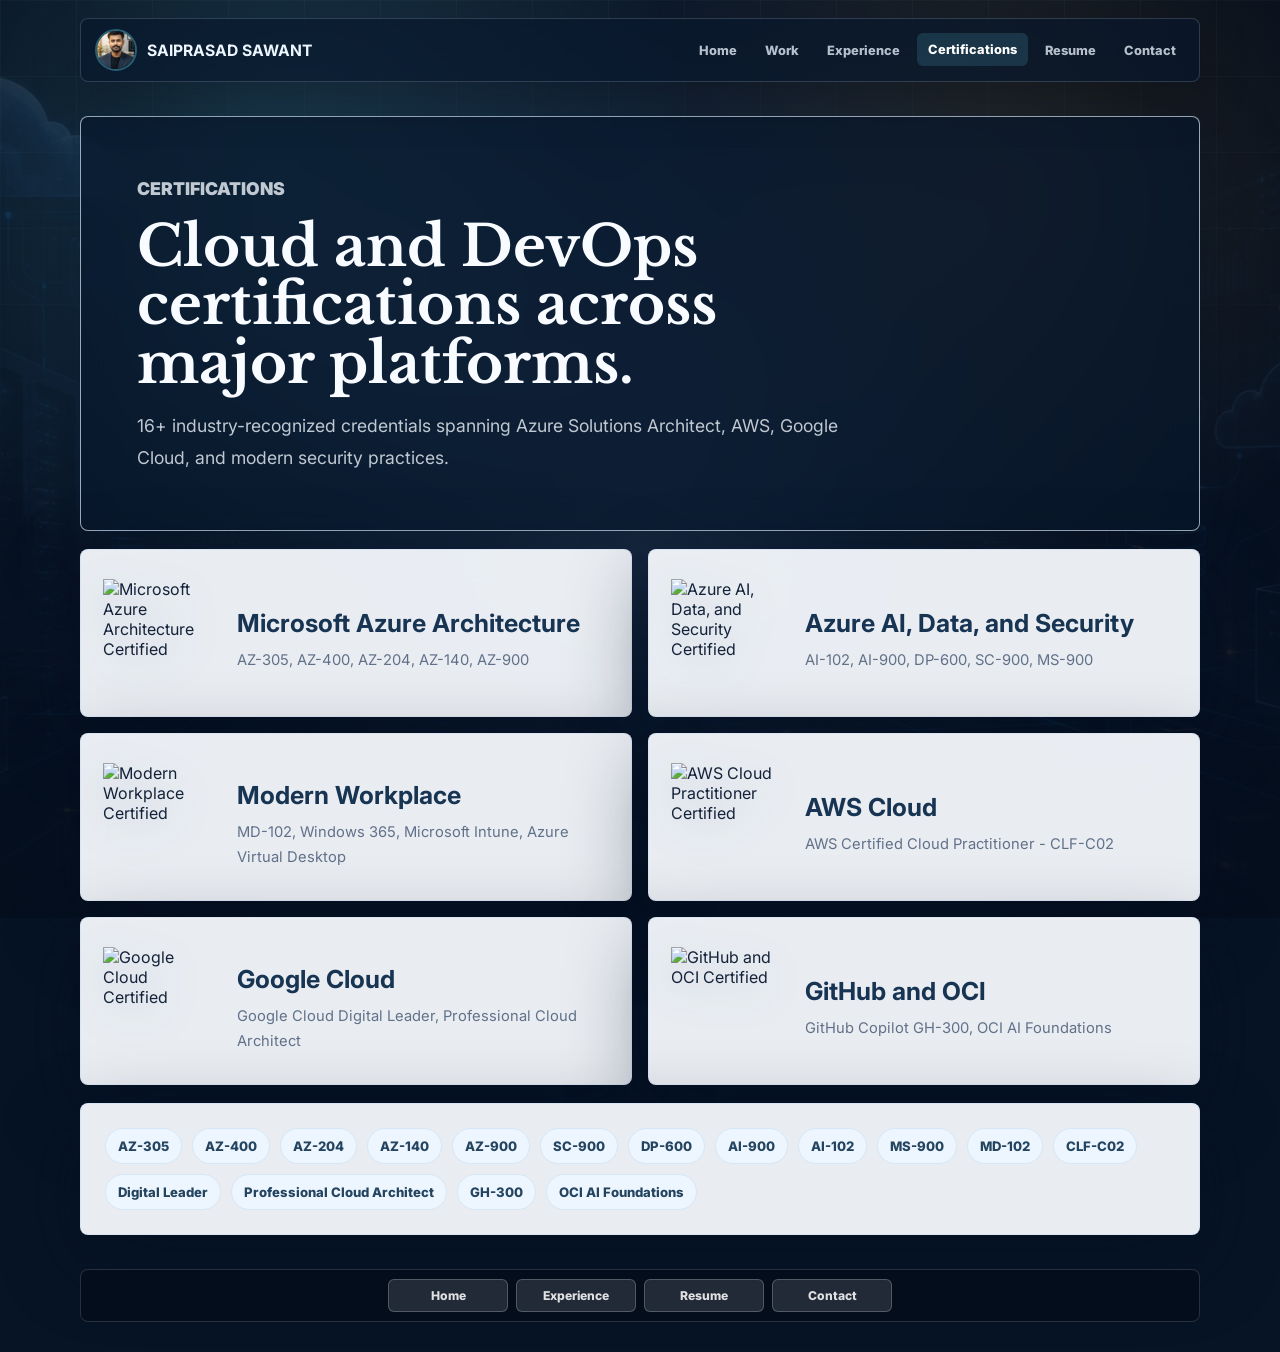
==== certifications.html @ aae81394 "Use official certification badges and add platform info to homepage - Replaced custom badge SVGs wit" ====
<!doctype html>
<html lang="en">
  <head>
    <meta charset="utf-8" />
    <meta name="viewport" content="width=device-width, initial-scale=1" />
    <title>Certifications | Saiprasad Sawant</title>
    <link rel="preconnect" href="https://fonts.googleapis.com" />
    <link rel="preconnect" href="https://fonts.gstatic.com" crossorigin />
    <link
      href="https://fonts.googleapis.com/css2?family=Inter:wght@400;500;600;700;800;900&family=Libre+Baskerville:wght@700&display=swap"
      rel="stylesheet"
    />
    <link rel="stylesheet" href="styles.css" />
  </head>
  <body data-page="certifications">
    <div class="backdrop" aria-hidden="true"></div>
    <div class="ambient-grid" aria-hidden="true"></div>

    <header class="shell-header">
      <a class="brand" href="index.html"><img src="assets/profile-photo.jpg" alt="Saiprasad Sawant" class="brand-photo" /><strong>Saiprasad Sawant</strong></a>
      <button class="nav-toggle" type="button" aria-label="Open navigation" aria-expanded="false">
        <span></span><span></span><span></span>
      </button>
      <nav class="site-nav" aria-label="Primary navigation">
        <a href="index.html" data-nav="home">Home</a>
        <a href="work.html" data-nav="work">Work</a>
        <a href="experience.html" data-nav="experience">Experience</a>
        <a href="certifications.html" data-nav="certifications">Certifications</a>
        <a href="resume.html" data-nav="resume">Resume</a>
        <a href="contact.html" data-nav="contact">Contact</a>
      </nav>
    </header>

    <main class="page-shell">
      <section class="page-title reveal">
        <p class="eyebrow">Certifications</p>
        <h1>Cloud and DevOps certifications across major platforms.</h1>
        <p>
          16+ industry-recognized credentials spanning Azure Solutions Architect, AWS, Google Cloud, and modern security practices.
        </p>
      </section>

      <section class="badge-grid reveal" aria-label="Certification badges">
        <article class="badge-card">
          <img src="https://learn.microsoft.com/media/learn/certification/badges/microsoft-certified-associate-badge.svg" alt="Microsoft Azure Architecture Certified" loading="lazy" />
          <div>
            <h2>Microsoft Azure Architecture</h2>
            <p>AZ-305, AZ-400, AZ-204, AZ-140, AZ-900</p>
          </div>
        </article>
        <article class="badge-card">
          <img src="https://learn.microsoft.com/media/learn/certification/badges/microsoft-certified-expert-badge.svg" alt="Azure AI, Data, and Security Certified" loading="lazy" />
          <div>
            <h2>Azure AI, Data, and Security</h2>
            <p>AI-102, AI-900, DP-600, SC-900, MS-900</p>
          </div>
        </article>
        <article class="badge-card">
          <img src="https://learn.microsoft.com/media/learn/certification/badges/microsoft-certified-associate-badge.svg" alt="Modern Workplace Certified" loading="lazy" />
          <div>
            <h2>Modern Workplace</h2>
            <p>MD-102, Windows 365, Microsoft Intune, Azure Virtual Desktop</p>
          </div>
        </article>
        <article class="badge-card">
          <img src="https://d1.awsstatic.com/certification/badges/AWS-Certified-Cloud-Practitioner_badge.3d8817c5a9751f189a59b3fa57beb130474c10a8.png" alt="AWS Cloud Practitioner Certified" loading="lazy" />
          <div>
            <h2>AWS Cloud</h2>
            <p>AWS Certified Cloud Practitioner - CLF-C02</p>
          </div>
        </article>
        <article class="badge-card">
          <img src="https://api.accredible.com/attachments/17857671540101.png" alt="Google Cloud Certified" loading="lazy" />
          <div>
            <h2>Google Cloud</h2>
            <p>Google Cloud Digital Leader, Professional Cloud Architect</p>
          </div>
        </article>
        <article class="badge-card">
          <img src="https://gharchive.org/static/github.svg" alt="GitHub and OCI Certified" loading="lazy" />
          <div>
            <h2>GitHub and OCI</h2>
            <p>GitHub Copilot GH-300, OCI AI Foundations</p>
          </div>
        </article>
      </section>

      <section class="credential-wall reveal" aria-label="Certification codes">
        <span>AZ-305</span>
        <span>AZ-400</span>
        <span>AZ-204</span>
        <span>AZ-140</span>
        <span>AZ-900</span>
        <span>SC-900</span>
        <span>DP-600</span>
        <span>AI-900</span>
        <span>AI-102</span>
        <span>MS-900</span>
        <span>MD-102</span>
        <span>CLF-C02</span>
        <span>Digital Leader</span>
        <span>Professional Cloud Architect</span>
        <span>GH-300</span>
        <span>OCI AI Foundations</span>
      </section>
    </main>

    <footer class="dock">
      <a href="index.html">Home</a>
      <a href="experience.html">Experience</a>
      <a href="resume.html" target="_blank" rel="noreferrer">Resume</a>
      <a href="contact.html">Contact</a>
    </footer>

    <script src="script.js"></script>
  </body>
</html>
---- styles.css ----
:root {
  --bg: #071426;
  --ink: #132238;
  --muted: #617189;
  --line: rgba(196, 215, 235, 0.62);
  --panel: rgba(248, 251, 255, 0.94);
  --panel-strong: #ffffff;
  --blue: #2576d6;
  --blue-dark: #174b87;
  --cyan: #59c2dc;
  --green: #41b883;
  --gold: #d7a642;
  --rose: #d85c72;
  --shadow: 0 26px 80px rgba(2, 13, 31, 0.44);
}

* {
  box-sizing: border-box;
}

html {
  scroll-behavior: smooth;
  overflow-x: hidden;
}

body {
  min-height: 100vh;
  margin: 0;
  color: var(--ink);
  font-family: Inter, Arial, sans-serif;
  background: var(--bg);
  overflow-x: hidden;
}

body::before {
  position: fixed;
  inset: 0;
  z-index: -4;
  content: "";
  background: #071426;
}

a {
  color: inherit;
  text-decoration: none;
}

button,
a {
  -webkit-tap-highlight-color: transparent;
}

button {
  font: inherit;
}

.backdrop {
  position: fixed;
  inset: 0;
  z-index: -3;
  background:
    linear-gradient(180deg, rgba(5, 14, 28, 0.1), rgba(7, 20, 38, 0.9)),
    url("assets/cloud-architecture-bg.png") center / cover no-repeat;
  transform: scale(1.04);
  animation: slow-pan 22s ease-in-out infinite alternate;
}

.backdrop::after {
  position: absolute;
  inset: 0;
  content: "";
  background:
    radial-gradient(circle at 22% 20%, rgba(89, 194, 220, 0.22), transparent 26rem),
    radial-gradient(circle at 78% 22%, rgba(215, 166, 66, 0.13), transparent 24rem),
    linear-gradient(90deg, rgba(5, 14, 28, 0.7), rgba(5, 14, 28, 0.22), rgba(5, 14, 28, 0.78));
}

.ambient-grid {
  position: fixed;
  inset: 0;
  z-index: -2;
  background-image:
    linear-gradient(rgba(255, 255, 255, 0.05) 1px, transparent 1px),
    linear-gradient(90deg, rgba(255, 255, 255, 0.05) 1px, transparent 1px);
  background-size: 76px 76px;
  mask-image: linear-gradient(180deg, rgba(0, 0, 0, 0.55), transparent 72%);
}

.shell-header {
  position: sticky;
  top: 18px;
  z-index: 50;
  display: flex;
  align-items: center;
  justify-content: space-between;
  width: min(1120px, calc(100% - 32px));
  min-height: 64px;
  margin: 18px auto 0;
  padding: 10px 12px 10px 14px;
  color: #edf6ff;
  background: rgba(8, 23, 43, 0.68);
  border: 1px solid rgba(207, 226, 246, 0.18);
  border-radius: 8px;
  box-shadow: 0 16px 50px rgba(0, 0, 0, 0.24);
  backdrop-filter: blur(18px);
}

.brand {
  display: inline-flex;
  align-items: center;
  gap: 10px;
  min-width: 0;
}

.brand-photo {
  width: 42px;
  height: 42px;
  border-radius: 50%;
  object-fit: cover;
  border: 2px solid rgba(89, 194, 220, 0.4);
}

.brand span,
.avatar {
  display: grid;
  place-items: center;
  width: 42px;
  height: 42px;
  color: #ffffff;
  font-weight: 900;
  background: linear-gradient(135deg, #1f74d1, #59c2dc 58%, #d7a642);
  border: 2px solid rgba(255, 255, 255, 0.58);
  border-radius: 50%;
  box-shadow: 0 10px 26px rgba(37, 118, 214, 0.35);
}

.brand strong {
  overflow: hidden;
  font-size: 0.98rem;
  text-overflow: ellipsis;
  text-transform: uppercase;
  white-space: nowrap;
}

.site-nav {
  display: flex;
  align-items: center;
  gap: 6px;
}

.site-nav a {
  padding: 9px 11px;
  color: rgba(237, 246, 255, 0.76);
  border-radius: 6px;
  font-size: 0.8rem;
  font-weight: 800;
  transition: color 160ms ease, background 160ms ease, transform 160ms ease;
}

.site-nav a:hover,
.site-nav a.is-active {
  color: #ffffff;
  background: rgba(89, 194, 220, 0.17);
  transform: translateY(-1px);
}

.nav-toggle {
  display: none;
  width: 42px;
  height: 42px;
  border: 1px solid rgba(207, 226, 246, 0.24);
  border-radius: 6px;
  background: rgba(255, 255, 255, 0.09);
  cursor: pointer;
}

.nav-toggle span {
  display: block;
  width: 18px;
  height: 2px;
  margin: 4px auto;
  background: #d9ecff;
}

.page-shell {
  width: min(1120px, calc(100% - 32px));
  margin: 34px auto 34px;
}

.hero-panel {
  display: grid;
  grid-template-columns: minmax(0, 1.35fr) minmax(300px, 0.65fr);
  gap: 22px;
  align-items: stretch;
}

.hero-panel > *,
.route-grid > *,
.case-grid > *,
.badge-grid > * {
  min-width: 0;
}

.hero-copy,
.architecture-card,
.window-panel,
.route-card,
.page-title,
.case-card,
.toolkit-panel,
.experience-card,
.education-panel,
.badge-card,
.credential-wall,
.contact-hero,
.contact-grid a,
.contact-grid div,
.availability-panel {
  border: 1px solid rgba(213, 228, 244, 0.72);
  box-shadow: var(--shadow);
  backdrop-filter: blur(18px);
}

.hero-copy {
  min-height: 500px;
  padding: clamp(30px, 5vw, 62px);
  color: #f8fbff;
  background:
    linear-gradient(135deg, rgba(10, 30, 56, 0.94), rgba(14, 54, 89, 0.86)),
    linear-gradient(180deg, rgba(255, 255, 255, 0.08), transparent);
  border-radius: 8px;
  overflow: hidden;
}

.hero-copy h1,
.page-title h1,
.contact-hero h1 {
  margin: 12px 0 18px;
  font-family: "Libre Baskerville", Georgia, serif;
  font-size: clamp(2.25rem, 5.1vw, 4.35rem);
  line-height: 1.04;
  letter-spacing: 0;
  text-wrap: balance;
}

.hero-copy p,
.page-title p,
.contact-hero p {
  max-width: 720px;
  margin: 0;
  color: rgba(244, 248, 255, 0.78);
  font-size: clamp(1rem, 1.4vw, 1.1rem);
  line-height: 1.8;
}

.eyebrow {
  color: #8fe0f1;
  font-size: 0.75rem;
  font-weight: 900;
  letter-spacing: 0;
  text-transform: uppercase;
}

.hero-actions,
.contact-actions {
  display: flex;
  flex-wrap: wrap;
  gap: 12px;
  margin-top: 28px;
}

.button {
  display: inline-flex;
  align-items: center;
  justify-content: center;
  min-height: 46px;
  padding: 0 18px;
  border-radius: 6px;
  font-size: 0.9rem;
  font-weight: 900;
  transition: transform 160ms ease, box-shadow 160ms ease, background 160ms ease;
}

.button:hover {
  transform: translateY(-2px);
}

.button.primary {
  color: #061525;
  background: linear-gradient(135deg, #8fe0f1, #ffffff);
  box-shadow: 0 18px 36px rgba(89, 194, 220, 0.25);
}

.button.secondary {
  color: #eaf7ff;
  background: rgba(255, 255, 255, 0.1);
  border: 1px solid rgba(255, 255, 255, 0.2);
}

.architecture-card {
  display: grid;
  align-content: space-between;
  gap: 22px;
  min-height: 500px;
  padding: 24px;
  overflow: hidden;
  color: #eaf7ff;
  background:
    radial-gradient(circle at 50% 38%, rgba(89, 194, 220, 0.22), transparent 42%),
    linear-gradient(145deg, rgba(7, 22, 41, 0.96), rgba(9, 18, 33, 0.92));
  border-radius: 8px;
}

.architecture-orbit {
  position: relative;
  min-height: 330px;
  border: 1px solid rgba(255, 255, 255, 0.1);
  border-radius: 8px;
  background:
    linear-gradient(rgba(255, 255, 255, 0.04) 1px, transparent 1px),
    linear-gradient(90deg, rgba(255, 255, 255, 0.04) 1px, transparent 1px);
  background-size: 32px 32px;
}

.orbit-ring {
  position: absolute;
  inset: 50%;
  display: block;
  border: 1px solid rgba(143, 224, 241, 0.24);
  border-radius: 50%;
  transform: translate(-50%, -50%);
}

.ring-one {
  width: 210px;
  height: 210px;
}

.ring-two {
  width: 270px;
  height: 270px;
  border-style: dashed;
  animation: rotate-orbit 18s linear infinite;
}

.ring-three {
  width: 118px;
  height: 118px;
  border-color: rgba(215, 166, 66, 0.42);
}

.core-node {
  position: absolute;
  top: 50%;
  left: 50%;
  display: grid;
  place-items: center;
  width: 128px;
  height: 128px;
  color: #071426;
  background: linear-gradient(135deg, #ffffff, #8fe0f1);
  border: 6px solid rgba(255, 255, 255, 0.22);
  border-radius: 50%;
  box-shadow: 0 22px 52px rgba(89, 194, 220, 0.3);
  transform: translate(-50%, -50%);
}

.core-node strong {
  font-size: 1.35rem;
}

.core-node span {
  margin-top: -34px;
  color: #34566f;
  font-size: 0.76rem;
  font-weight: 900;
  text-transform: uppercase;
}

.node {
  position: absolute;
  display: grid;
  place-items: center;
  min-width: 64px;
  min-height: 40px;
  padding: 0 12px;
  color: #ffffff;
  background: rgba(255, 255, 255, 0.12);
  border: 1px solid rgba(255, 255, 255, 0.2);
  border-radius: 999px;
  font-size: 0.74rem;
  font-weight: 900;
  box-shadow: 0 12px 28px rgba(0, 0, 0, 0.18);
  animation: float-card 5s ease-in-out infinite;
}

.node-a {
  top: 46px;
  left: 34px;
}

.node-b {
  top: 60px;
  right: 32px;
  animation-delay: 400ms;
}

.node-c {
  right: 40px;
  bottom: 58px;
  animation-delay: 800ms;
}

.node-d {
  bottom: 48px;
  left: 44px;
  animation-delay: 1200ms;
}

.architecture-stats {
  display: grid;
  grid-template-columns: repeat(3, minmax(0, 1fr));
  gap: 10px;
}

.architecture-stats div {
  display: grid;
  gap: 5px;
  min-height: 86px;
  padding: 15px;
  background: rgba(255, 255, 255, 0.11);
  border: 1px solid rgba(255, 255, 255, 0.14);
  border-radius: 8px;
}

.architecture-stats strong {
  color: #ffffff;
  font-size: 1.35rem;
}

.architecture-stats span {
  color: rgba(234, 247, 255, 0.7);
  font-size: 0.76rem;
  font-weight: 800;
}

.impact-strip {
  display: grid;
  grid-template-columns: repeat(4, minmax(0, 1fr));
  gap: 12px;
  margin-top: 18px;
}

.impact-strip div {
  min-height: 122px;
  padding: 20px;
  color: #f8fbff;
  background: rgba(255, 255, 255, 0.11);
  border: 1px solid rgba(213, 228, 244, 0.2);
  border-radius: 8px;
  backdrop-filter: blur(16px);
  transition: transform 160ms ease, background 160ms ease;
}

.impact-strip div:hover {
  background: rgba(255, 255, 255, 0.16);
  transform: translateY(-4px);
}

.impact-strip strong {
  display: block;
  margin-bottom: 8px;
  font-size: 1.6rem;
}

.impact-strip span {
  color: rgba(244, 248, 255, 0.72);
  font-size: 0.84rem;
  line-height: 1.5;
}

.window-panel {
  position: relative;
  margin-top: 18px;
  overflow: hidden;
  background: var(--panel);
  border-radius: 8px;
}

.platforms-info {
  display: flex;
  gap: 14px;
  margin-top: 12px;
  padding-top: 12px;
  border-top: 1px solid rgba(213, 228, 244, 0.15);
}

.platform-item {
  flex: 1;
  color: #f8fbff;
}

.platform-item strong {
  display: block;
  font-size: 0.75rem;
  text-transform: uppercase;
  letter-spacing: 0.8px;
  color: var(--blue);
  margin-bottom: 4px;
}

.platform-item span {
  font-size: 0.9rem;
  color: rgba(244, 248, 255, 0.8);
}

.window-bar {
  display: grid;
  grid-template-columns: 1fr auto;
  align-items: center;
  min-height: 48px;
  padding: 0 14px 0 18px;
  color: var(--blue);
  background: linear-gradient(180deg, #eaf5ff, #d8eaf8);
  border-bottom: 1px solid #b8cbdf;
}

.availability {
  justify-self: end;
  padding: 5px 10px;
  color: #5d6805;
  background: #f3fac5;
  border: 1px solid #aab83c;
  border-radius: 999px;
  font-size: 0.72rem;
  font-style: italic;
}

.welcome-card {
  display: grid;
  justify-items: center;
  padding: 48px clamp(22px, 6vw, 76px) 56px;
  text-align: center;
  overflow: visible;
}

.welcome {
  margin: 0 0 20px;
  color: #71859f;
  font-size: clamp(1.35rem, 3vw, 2rem);
  font-weight: 700;
}

.welcome span {
  color: #1f63a7;
}

.avatar {
  width: 70px;
  height: 70px;
  margin-bottom: 16px;
}

.profile-photo {
  width: 120px;
  height: 120px;
  margin-bottom: 16px;
  border-radius: 50%;
  object-fit: cover;
  box-shadow: 0 12px 32px rgba(37, 118, 214, 0.24);
}

.profile-photo-large {
  width: 150px;
  height: 150px;
  margin-bottom: 24px;
  border-radius: 50%;
  object-fit: cover;
  box-shadow: 0 16px 48px rgba(37, 118, 214, 0.32);
  border: 3px solid rgba(89, 194, 220, 0.2);
}

.welcome-card p:last-child {
  max-width: 720px;
  margin: 0;
  color: #334761;
  font-size: 1rem;
  font-style: italic;
  line-height: 1.8;
}

.route-grid,
.case-grid,
.badge-grid {
  display: grid;
  grid-template-columns: repeat(2, minmax(0, 1fr));
  gap: 16px;
  margin-top: 18px;
}

.route-card,
.case-card,
.badge-card,
.toolkit-panel,
.experience-card,
.education-panel,
.contact-hero,
.availability-panel,
.credential-wall {
  background: var(--panel);
  border-radius: 8px;
}

.route-card {
  min-height: 210px;
  padding: 24px;
  transition: transform 180ms ease, background 180ms ease, border-color 180ms ease;
}

.route-card:hover {
  background: #ffffff;
  border-color: rgba(89, 194, 220, 0.8);
  transform: translateY(-6px);
}

.route-card span,
.case-index {
  display: inline-flex;
  align-items: center;
  justify-content: center;
  min-width: 38px;
  height: 30px;
  padding: 0 10px;
  color: #0e2e4f;
  background: rgba(89, 194, 220, 0.22);
  border: 1px solid rgba(89, 194, 220, 0.36);
  border-radius: 999px;
  font-size: 0.76rem;
  font-weight: 900;
}

.route-card h2,
.case-card h2,
.toolkit-panel h2,
.role-heading h2,
.education-panel h2,
.badge-card h2,
.availability-panel h2 {
  margin: 16px 0 10px;
  color: #183453;
  font-size: clamp(1.2rem, 2vw, 1.55rem);
}

.route-card p,
.case-card p,
.toolkit-panel p,
.role-heading p,
.education-panel p,
.badge-card p,
.availability-panel p {
  margin: 0;
  color: var(--muted);
  font-size: 0.92rem;
  line-height: 1.7;
}

.page-title {
  padding: clamp(28px, 5vw, 56px);
  color: #f8fbff;
  background: rgba(8, 23, 43, 0.72);
  border-radius: 8px;
}

.page-title h1,
.contact-hero h1 {
  max-width: 900px;
  font-size: clamp(2.1rem, 4.4vw, 3.85rem);
}

.case-grid {
  grid-template-columns: repeat(2, minmax(0, 1fr));
}

.case-card {
  min-height: 360px;
  padding: 26px;
  transition: transform 180ms ease, background 180ms ease;
}

.case-card.featured {
  background: linear-gradient(135deg, #ffffff, #eef8ff);
}

.case-card:hover,
.badge-card:hover,
.experience-card:hover {
  transform: translateY(-5px);
}

.case-card ul,
.impact-list {
  display: grid;
  gap: 10px;
  padding-left: 20px;
  margin: 18px 0 0;
  color: #344a63;
  line-height: 1.65;
}

.toolkit-panel,
.availability-panel {
  display: grid;
  gap: 20px;
  margin-top: 18px;
  padding: 28px;
}

.skill-cloud {
  display: flex;
  flex-wrap: wrap;
  gap: 10px;
}

.skill-cloud span,
.credential-wall span {
  padding: 9px 12px;
  color: #24445f;
  background: #edf6ff;
  border: 1px solid #d5e7f6;
  border-radius: 999px;
  font-size: 0.82rem;
  font-weight: 800;
}

.experience-story {
  display: grid;
  gap: 18px;
  margin-top: 18px;
}

.experience-card {
  padding: clamp(22px, 4vw, 34px);
  transition: transform 180ms ease;
}

.role-heading {
  display: grid;
  gap: 4px;
}

.role-heading h2 {
  margin-top: 4px;
}

.role-date {
  color: var(--blue);
  font-size: 0.82rem;
  font-weight: 900;
  text-transform: uppercase;
}

.impact-metrics {
  display: grid;
  grid-template-columns: repeat(3, minmax(0, 1fr));
  gap: 10px;
  margin: 20px 0;
}

.impact-metrics span {
  display: grid;
  gap: 4px;
  min-height: 86px;
  padding: 15px;
  color: #4a5f78;
  background: #f0f7ff;
  border: 1px solid #d9e9f7;
  border-radius: 8px;
  font-size: 0.8rem;
  font-weight: 800;
}

.impact-metrics strong {
  color: #17395d;
  font-size: 1.3rem;
}

.education-panel {
  display: flex;
  align-items: center;
  justify-content: space-between;
  gap: 18px;
  margin-top: 18px;
  padding: 26px;
}

.education-panel strong {
  display: grid;
  place-items: center;
  width: 96px;
  height: 96px;
  color: #ffffff;
  background: linear-gradient(135deg, var(--blue), var(--cyan));
  border-radius: 50%;
  box-shadow: 0 18px 36px rgba(37, 118, 214, 0.26);
}

.badge-card {
  display: grid;
  grid-template-columns: 116px 1fr;
  gap: 18px;
  align-items: center;
  min-height: 168px;
  padding: 22px;
  transition: transform 180ms ease, border-color 180ms ease;
}

.badge-card:hover {
  border-color: rgba(89, 194, 220, 0.78);
}

.badge-card img {
  width: 108px;
  height: 108px;
  object-fit: contain;
  filter: drop-shadow(0 12px 20px rgba(20, 54, 92, 0.18));
}

.credential-wall {
  display: flex;
  flex-wrap: wrap;
  gap: 10px;
  margin-top: 18px;
  padding: 24px;
}

.contact-hero {
  display: grid;
  grid-template-columns: 1fr auto;
  gap: 24px;
  align-items: end;
  padding: clamp(28px, 5vw, 56px);
  color: #f8fbff;
  background: rgba(8, 23, 43, 0.76);
  border-radius: 8px;
}

.contact-actions {
  justify-content: flex-end;
  min-width: 230px;
}

.contact-grid {
  display: grid;
  grid-template-columns: repeat(3, minmax(0, 1fr));
  gap: 14px;
  margin-top: 18px;
}

.contact-grid a,
.contact-grid div {
  display: grid;
  gap: 8px;
  min-height: 124px;
  padding: 22px;
  overflow-wrap: anywhere;
  background: var(--panel);
  border-radius: 8px;
}

.contact-grid span {
  color: var(--blue);
  font-size: 0.76rem;
  font-weight: 900;
  text-transform: uppercase;
}

.contact-grid strong {
  color: #1b3858;
  font-size: 1rem;
}

.dock {
  width: min(1120px, calc(100% - 32px));
  margin: 0 auto 30px;
  display: flex;
  justify-content: center;
  gap: 8px;
  padding: 9px 12px;
  background: rgba(3, 9, 18, 0.42);
  border: 1px solid rgba(255, 255, 255, 0.14);
  border-radius: 8px;
  backdrop-filter: blur(14px);
}

.dock a {
  min-width: 120px;
  padding: 8px 12px;
  color: rgba(255, 255, 255, 0.86);
  background: rgba(255, 255, 255, 0.12);
  border: 1px solid rgba(255, 255, 255, 0.22);
  border-radius: 6px;
  font-size: 0.76rem;
  font-weight: 800;
  text-align: center;
}

.dock a:hover {
  color: #ffffff;
  background: rgba(37, 118, 214, 0.5);
}

.reveal {
  opacity: 0;
  transform: translateY(18px);
}

.reveal.is-visible {
  opacity: 1;
  transform: translateY(0);
  transition: opacity 650ms ease, transform 650ms ease;
}

.route-card:nth-child(2),
.case-card:nth-child(2),
.badge-card:nth-child(2) {
  transition-delay: 80ms;
}

.route-card:nth-child(3),
.case-card:nth-child(3),
.badge-card:nth-child(3) {
  transition-delay: 150ms;
}

.route-card:nth-child(4),
.case-card:nth-child(4),
.badge-card:nth-child(4) {
  transition-delay: 220ms;
}

.resume-body {
  color: #17283d;
  background: #eef3f8;
}

.resume-body::before,
.resume-body .backdrop,
.resume-body .ambient-grid {
  display: none;
}

.resume-toolbar {
  position: sticky;
  top: 0;
  z-index: 5;
  display: flex;
  justify-content: center;
  align-items: center;
  gap: 10px;
  padding: 12px;
  background: rgba(238, 243, 248, 0.86);
  border-bottom: 1px solid #d4dee9;
  backdrop-filter: blur(12px);
}

.resume-toolbar a,
.resume-toolbar button {
  display: inline-flex;
  align-items: center;
  justify-content: center;
  min-width: 86px;
  min-height: 44px;
  padding: 0 14px;
  color: #ffffff;
  background: #1f63a7;
  border: 0;
  border-radius: 6px;
  font-weight: 800;
  cursor: pointer;
}

.resume-document {
  width: min(900px, calc(100% - 28px));
  margin: 28px auto 56px;
  padding: clamp(28px, 5vw, 58px);
  background: #ffffff;
  border: 1px solid #d6e0ea;
  border-radius: 8px;
  box-shadow: 0 24px 70px rgba(35, 59, 88, 0.18);
}

.resume-head {
  text-align: center;
}

.resume-document h1 {
  margin: 0 0 8px;
  font-size: clamp(2rem, 4vw, 3rem);
  text-transform: uppercase;
}

.resume-document h2 {
  margin: 28px 0 10px;
  padding-bottom: 8px;
  color: #174b87;
  border-bottom: 1px solid #d8e4ef;
  font-size: 1rem;
  text-transform: uppercase;
}

.resume-document h3 {
  margin: 18px 0 6px;
  color: #17283d;
}

.resume-document p,
.resume-document li {
  color: #344a63;
  line-height: 1.65;
}

.resume-document ul {
  padding-left: 20px;
}

@keyframes slow-pan {
  from {
    transform: scale(1.04) translate3d(-10px, -8px, 0);
  }
  to {
    transform: scale(1.08) translate3d(12px, 8px, 0);
  }
}

@keyframes float-card {
  0%,
  100% {
    transform: translateY(0);
  }
  50% {
    transform: translateY(-6px);
  }
}

@keyframes rotate-orbit {
  from {
    transform: translate(-50%, -50%) rotate(0deg);
  }
  to {
    transform: translate(-50%, -50%) rotate(360deg);
  }
}

@media (prefers-reduced-motion: reduce) {
  *,
  *::before,
  *::after {
    scroll-behavior: auto !important;
    animation-duration: 0.001ms !important;
    animation-iteration-count: 1 !important;
    transition-duration: 0.001ms !important;
  }

  .reveal {
    opacity: 1;
    transform: none;
  }
}

@media (max-width: 900px) {
  .shell-header {
    top: 10px;
    width: min(100% - 20px, 1120px);
  }

  .nav-toggle {
    display: block;
  }

  .site-nav {
    position: absolute;
    top: calc(100% + 10px);
    right: 0;
    left: 0;
    display: grid;
    gap: 4px;
    padding: 10px;
    background: rgba(8, 23, 43, 0.96);
    border: 1px solid rgba(207, 226, 246, 0.18);
    border-radius: 8px;
    box-shadow: 0 22px 60px rgba(0, 0, 0, 0.3);
    opacity: 0;
    pointer-events: none;
    transform: translateY(-8px);
    transition: opacity 160ms ease, transform 160ms ease;
  }

  .site-nav.is-open {
    opacity: 1;
    pointer-events: auto;
    transform: translateY(0);
  }

  .site-nav a {
    padding: 13px 14px;
  }

  .hero-panel,
  .contact-hero {
    grid-template-columns: 1fr;
  }

  .hero-copy {
    min-height: auto;
  }

  .architecture-card {
    min-height: auto;
  }

  .impact-strip,
  .impact-metrics,
  .contact-grid {
    grid-template-columns: repeat(2, minmax(0, 1fr));
  }

  .contact-actions {
    justify-content: flex-start;
  }
}

@media (max-width: 700px) {
  .page-shell {
    width: min(100% - 18px, 1120px);
    margin-top: 22px;
  }

  .brand strong {
    max-width: 180px;
  }

  .hero-copy h1,
  .page-title h1,
  .contact-hero h1 {
    font-size: clamp(1.95rem, 8.6vw, 2.45rem);
  }

  .architecture-orbit {
    min-height: 280px;
  }

  .ring-one {
    width: 170px;
    height: 170px;
  }

  .ring-two {
    width: 220px;
    height: 220px;
  }

  .core-node {
    width: 108px;
    height: 108px;
  }

  .node {
    min-width: 54px;
    min-height: 34px;
    font-size: 0.68rem;
  }

  .architecture-stats {
    grid-template-columns: 1fr;
  }

  .impact-strip,
  .route-grid,
  .case-grid,
  .badge-grid,
  .impact-metrics,
  .contact-grid {
    grid-template-columns: 1fr;
  }

  .badge-card {
    grid-template-columns: 86px 1fr;
  }

  .badge-card img {
    width: 82px;
    height: 82px;
  }

  .education-panel {
    align-items: flex-start;
    flex-direction: column;
  }

  .dock {
    flex-wrap: wrap;
  }

  .dock a {
    flex: 1 1 calc(50% - 12px);
    min-width: 0;
  }
}

@media (max-width: 430px) {
  .shell-header {
    min-height: 58px;
  }

  .brand span {
    width: 36px;
    height: 36px;
  }

  .brand strong {
    max-width: 142px;
    font-size: 0.82rem;
  }

  .hero-actions,
  .contact-actions,
  .resume-toolbar {
    display: grid;
  }

  .hero-copy,
  .page-title,
  .contact-hero {
    padding: 24px;
  }

  .button,
  .resume-toolbar a,
  .resume-toolbar button {
    width: 100%;
  }

  .availability {
    display: none;
  }
}

@media print {
  .resume-toolbar {
    display: none;
  }

  .resume-document {
    width: 100%;
    margin: 0;
    padding: 0;
    border: 0;
    box-shadow: none;
  }
}
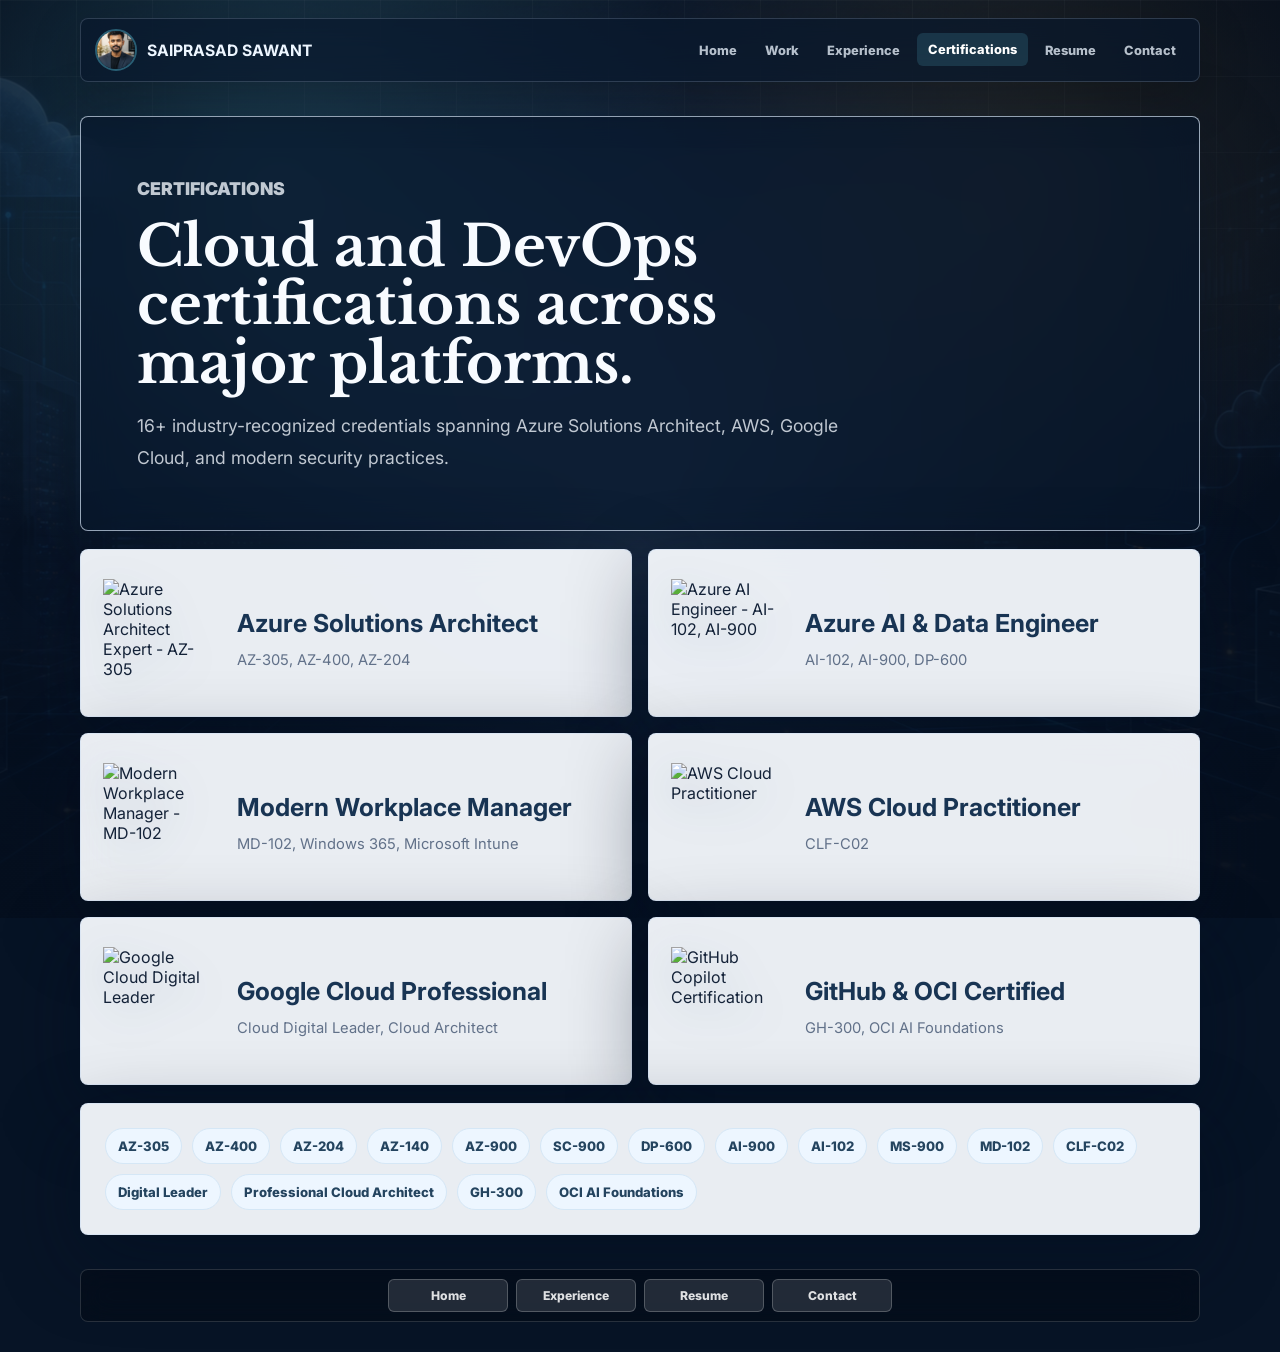
==== commit 8d94e298: "Fix certification badges with proper official URLs and separated certifications - Updated Microsoft " ====
--- a/certifications.html
+++ b/certifications.html
@@ -42,45 +42,45 @@
 
       <section class="badge-grid reveal" aria-label="Certification badges">
         <article class="badge-card">
-          <img src="https://learn.microsoft.com/media/learn/certification/badges/microsoft-certified-associate-badge.svg" alt="Microsoft Azure Architecture Certified" loading="lazy" />
+          <img src="https://learn.microsoft.com/en-us/media/learn/certification/badges/microsoft-certified-associate-badge.svg" alt="Azure Solutions Architect Expert - AZ-305" loading="lazy" />
           <div>
-            <h2>Microsoft Azure Architecture</h2>
-            <p>AZ-305, AZ-400, AZ-204, AZ-140, AZ-900</p>
+            <h2>Azure Solutions Architect</h2>
+            <p>AZ-305, AZ-400, AZ-204</p>
           </div>
         </article>
         <article class="badge-card">
-          <img src="https://learn.microsoft.com/media/learn/certification/badges/microsoft-certified-expert-badge.svg" alt="Azure AI, Data, and Security Certified" loading="lazy" />
+          <img src="https://learn.microsoft.com/en-us/media/learn/certification/badges/microsoft-certified-expert-badge.svg" alt="Azure AI Engineer - AI-102, AI-900" loading="lazy" />
           <div>
-            <h2>Azure AI, Data, and Security</h2>
-            <p>AI-102, AI-900, DP-600, SC-900, MS-900</p>
+            <h2>Azure AI & Data Engineer</h2>
+            <p>AI-102, AI-900, DP-600</p>
           </div>
         </article>
         <article class="badge-card">
-          <img src="https://learn.microsoft.com/media/learn/certification/badges/microsoft-certified-associate-badge.svg" alt="Modern Workplace Certified" loading="lazy" />
+          <img src="https://learn.microsoft.com/en-us/media/learn/certification/badges/microsoft-certified-associate-badge.svg" alt="Modern Workplace Manager - MD-102" loading="lazy" />
           <div>
-            <h2>Modern Workplace</h2>
-            <p>MD-102, Windows 365, Microsoft Intune, Azure Virtual Desktop</p>
+            <h2>Modern Workplace Manager</h2>
+            <p>MD-102, Windows 365, Microsoft Intune</p>
           </div>
         </article>
         <article class="badge-card">
-          <img src="https://d1.awsstatic.com/certification/badges/AWS-Certified-Cloud-Practitioner_badge.3d8817c5a9751f189a59b3fa57beb130474c10a8.png" alt="AWS Cloud Practitioner Certified" loading="lazy" />
+          <img src="https://images.credly.com/size/680x680/images/4bc21d8b-4afe-4fbc-8e11-a3ce2ec1b878/image.png" alt="AWS Cloud Practitioner" loading="lazy" />
           <div>
-            <h2>AWS Cloud</h2>
-            <p>AWS Certified Cloud Practitioner - CLF-C02</p>
+            <h2>AWS Cloud Practitioner</h2>
+            <p>CLF-C02</p>
           </div>
         </article>
         <article class="badge-card">
-          <img src="https://api.accredible.com/attachments/17857671540101.png" alt="Google Cloud Certified" loading="lazy" />
+          <img src="https://images.credly.com/size/680x680/images/9db4c537-e1b4-4d9d-b6fc-7a11da7e1e7b/image.png" alt="Google Cloud Digital Leader" loading="lazy" />
           <div>
-            <h2>Google Cloud</h2>
-            <p>Google Cloud Digital Leader, Professional Cloud Architect</p>
+            <h2>Google Cloud Professional</h2>
+            <p>Cloud Digital Leader, Cloud Architect</p>
           </div>
         </article>
         <article class="badge-card">
-          <img src="https://gharchive.org/static/github.svg" alt="GitHub and OCI Certified" loading="lazy" />
+          <img src="https://images.credly.com/size/680x680/images/e7ad9878-e110-4d4c-97f5-67fba0a8f13c/image.png" alt="GitHub Copilot Certification" loading="lazy" />
           <div>
-            <h2>GitHub and OCI</h2>
-            <p>GitHub Copilot GH-300, OCI AI Foundations</p>
+            <h2>GitHub & OCI Certified</h2>
+            <p>GH-300, OCI AI Foundations</p>
           </div>
         </article>
       </section>
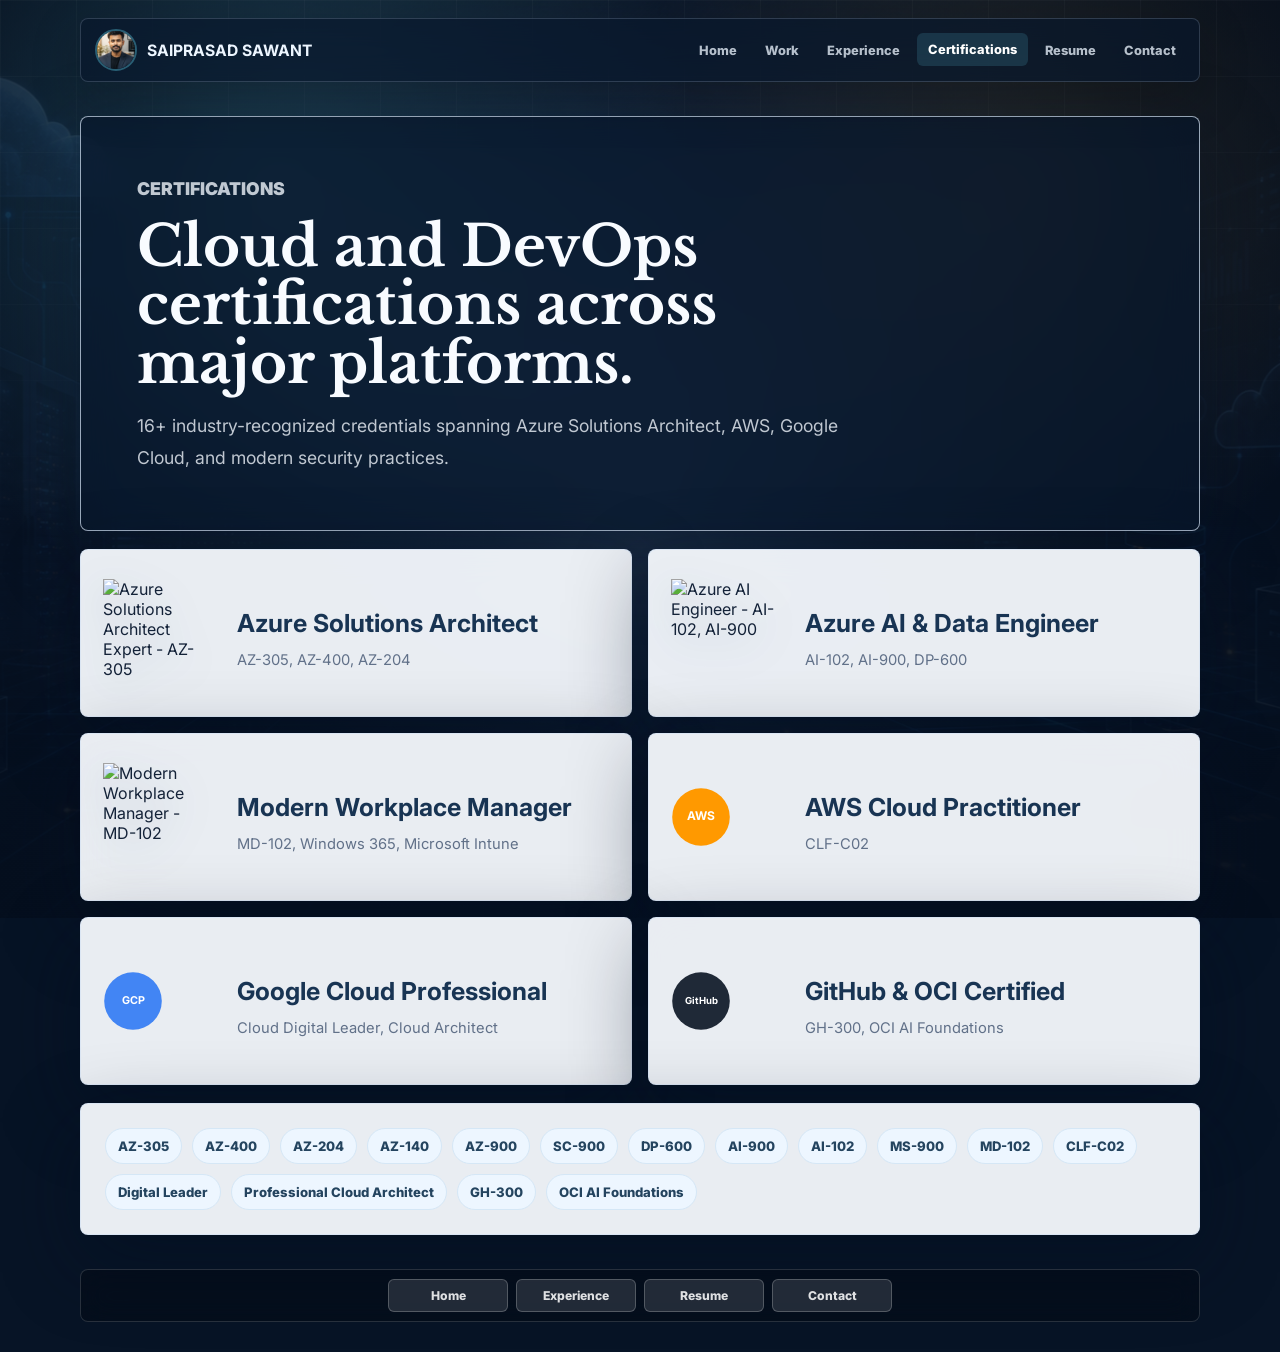
==== commit 4b4ae7bb: "Fix: Separate badges with working logos, fill homepage space - Certifications: Each cert now has dis" ====
--- a/certifications.html
+++ b/certifications.html
@@ -63,21 +63,30 @@
           </div>
         </article>
         <article class="badge-card">
-          <img src="https://images.credly.com/size/680x680/images/4bc21d8b-4afe-4fbc-8e11-a3ce2ec1b878/image.png" alt="AWS Cloud Practitioner" loading="lazy" />
+          <svg viewBox="0 0 100 100" xmlns="http://www.w3.org/2000/svg" style="width:60px;height:60px;">
+            <circle cx="50" cy="50" r="48" fill="#FF9900"/>
+            <text x="50" y="55" font-size="20" fill="white" text-anchor="middle" font-weight="bold">AWS</text>
+          </svg>
           <div>
             <h2>AWS Cloud Practitioner</h2>
             <p>CLF-C02</p>
           </div>
         </article>
         <article class="badge-card">
-          <img src="https://images.credly.com/size/680x680/images/9db4c537-e1b4-4d9d-b6fc-7a11da7e1e7b/image.png" alt="Google Cloud Digital Leader" loading="lazy" />
+          <svg viewBox="0 0 100 100" xmlns="http://www.w3.org/2000/svg" style="width:60px;height:60px;">
+            <circle cx="50" cy="50" r="48" fill="#4285F4"/>
+            <text x="50" y="55" font-size="18" fill="white" text-anchor="middle" font-weight="bold">GCP</text>
+          </svg>
           <div>
             <h2>Google Cloud Professional</h2>
             <p>Cloud Digital Leader, Cloud Architect</p>
           </div>
         </article>
         <article class="badge-card">
-          <img src="https://images.credly.com/size/680x680/images/e7ad9878-e110-4d4c-97f5-67fba0a8f13c/image.png" alt="GitHub Copilot Certification" loading="lazy" />
+          <svg viewBox="0 0 100 100" xmlns="http://www.w3.org/2000/svg" style="width:60px;height:60px;">
+            <circle cx="50" cy="50" r="48" fill="#1f2937"/>
+            <text x="50" y="55" font-size="16" fill="white" text-anchor="middle" font-weight="bold">GitHub</text>
+          </svg>
           <div>
             <h2>GitHub & OCI Certified</h2>
             <p>GH-300, OCI AI Foundations</p>
--- a/styles.css
+++ b/styles.css
@@ -514,6 +514,29 @@
   color: rgba(244, 248, 255, 0.8);
 }
 
+.platforms-skill-box {
+  display: grid;
+  grid-template-columns: repeat(3, 1fr);
+  gap: 16px;
+  margin-top: 14px;
+  padding-top: 14px;
+  border-top: 1px solid rgba(213, 228, 244, 0.15);
+}
+
+.skill-group h3 {
+  font-size: 0.85rem;
+  text-transform: uppercase;
+  letter-spacing: 0.7px;
+  color: var(--blue);
+  margin-bottom: 6px;
+}
+
+.skill-group p {
+  font-size: 0.9rem;
+  color: rgba(244, 248, 255, 0.85);
+  line-height: 1.4;
+}
+
 .window-bar {
   display: grid;
   grid-template-columns: 1fr auto;
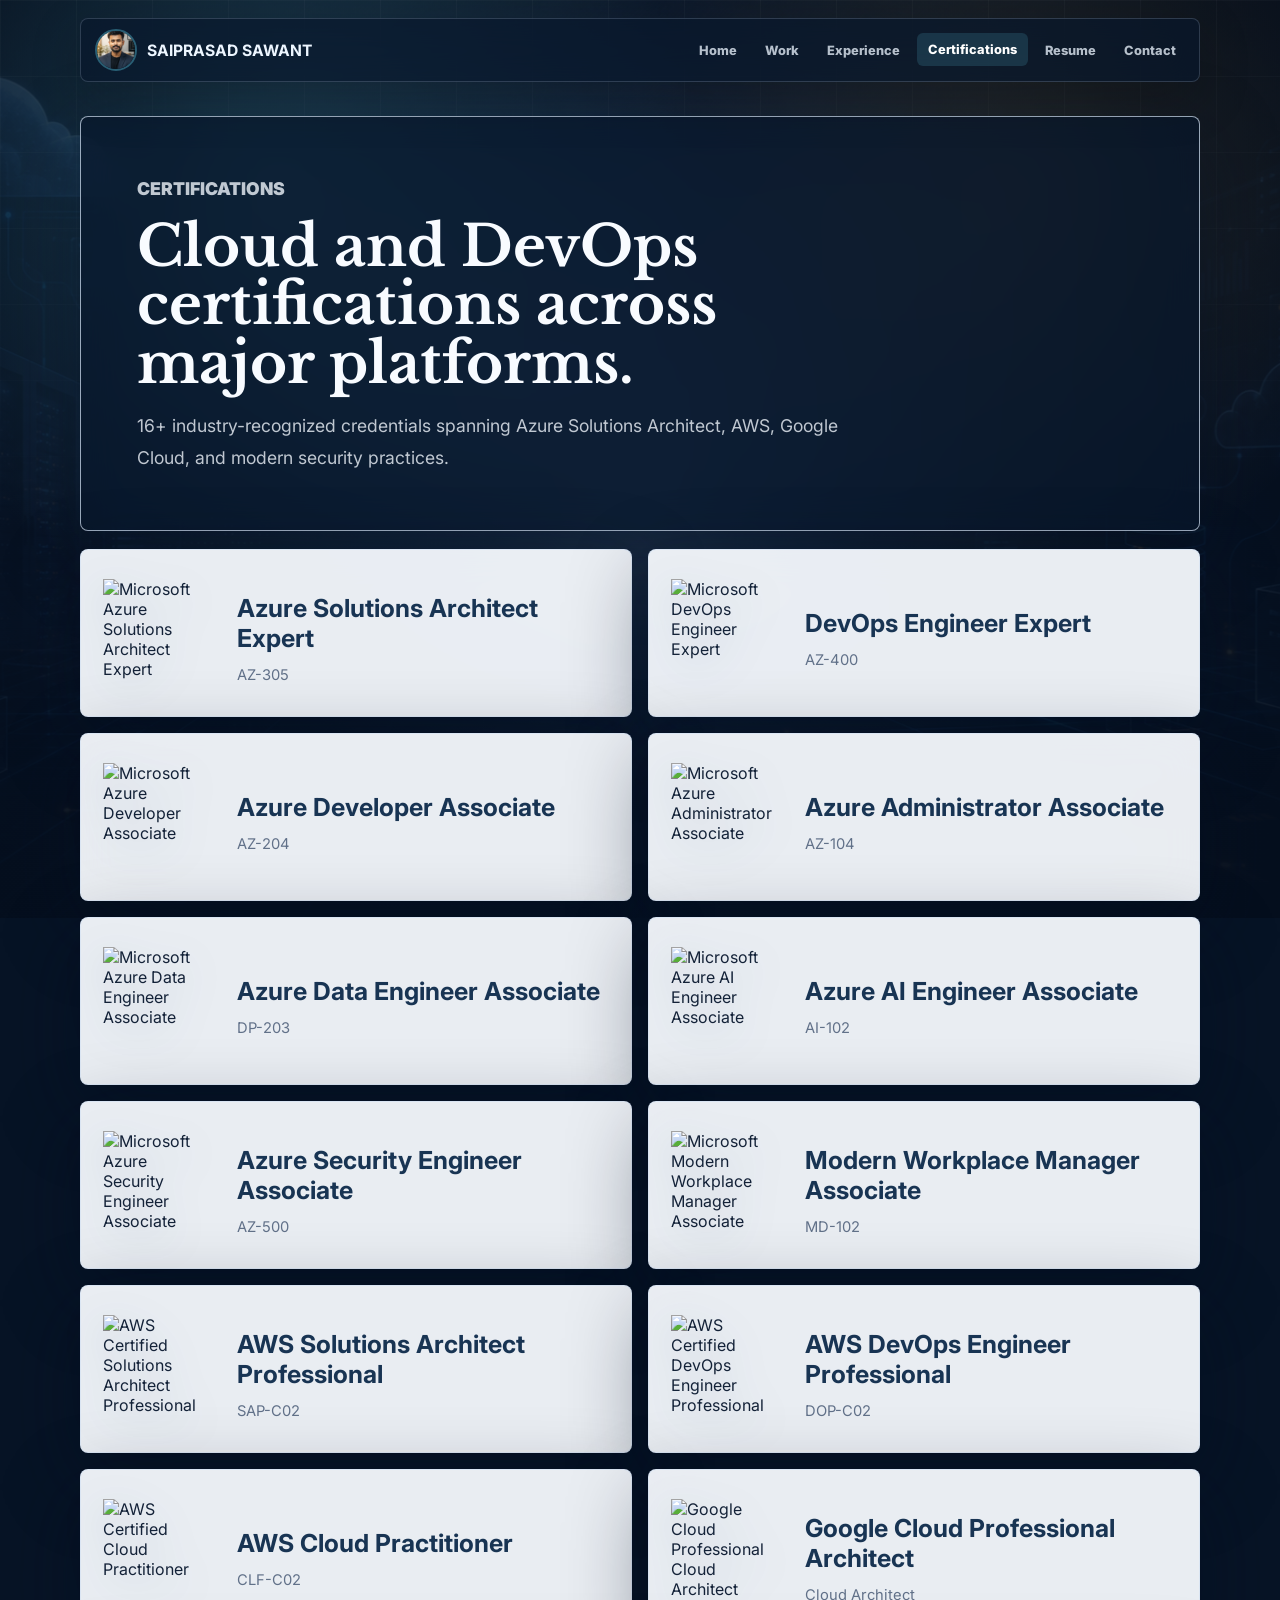
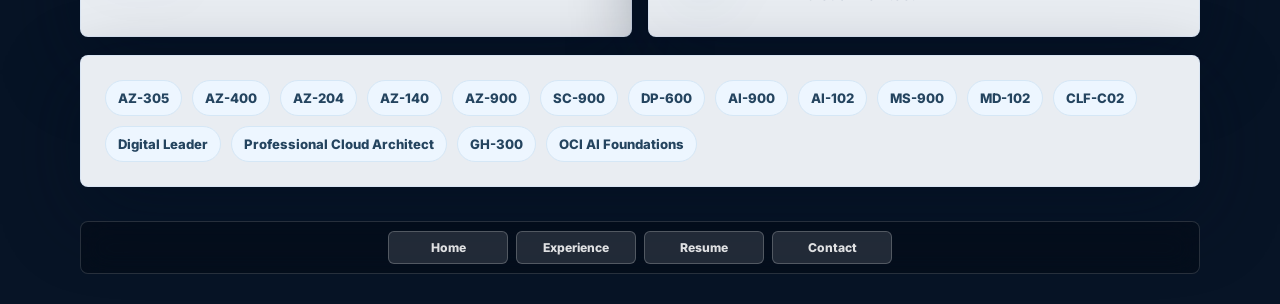
==== commit d0d16e1b: "Display individual certifications with OFFICIAL logos only - Each certification now separate with of" ====
--- a/certifications.html
+++ b/certifications.html
@@ -42,54 +42,87 @@
 
       <section class="badge-grid reveal" aria-label="Certification badges">
         <article class="badge-card">
-          <img src="https://learn.microsoft.com/en-us/media/learn/certification/badges/microsoft-certified-associate-badge.svg" alt="Azure Solutions Architect Expert - AZ-305" loading="lazy" />
+          <img src="https://learn.microsoft.com/en-us/media/learn/certification/badges/microsoft-certified-expert-badge.svg" alt="Microsoft Azure Solutions Architect Expert" loading="lazy" />
           <div>
-            <h2>Azure Solutions Architect</h2>
-            <p>AZ-305, AZ-400, AZ-204</p>
+            <h2>Azure Solutions Architect Expert</h2>
+            <p>AZ-305</p>
           </div>
         </article>
         <article class="badge-card">
-          <img src="https://learn.microsoft.com/en-us/media/learn/certification/badges/microsoft-certified-expert-badge.svg" alt="Azure AI Engineer - AI-102, AI-900" loading="lazy" />
+          <img src="https://learn.microsoft.com/en-us/media/learn/certification/badges/microsoft-certified-expert-badge.svg" alt="Microsoft DevOps Engineer Expert" loading="lazy" />
           <div>
-            <h2>Azure AI & Data Engineer</h2>
-            <p>AI-102, AI-900, DP-600</p>
+            <h2>DevOps Engineer Expert</h2>
+            <p>AZ-400</p>
           </div>
         </article>
         <article class="badge-card">
-          <img src="https://learn.microsoft.com/en-us/media/learn/certification/badges/microsoft-certified-associate-badge.svg" alt="Modern Workplace Manager - MD-102" loading="lazy" />
+          <img src="https://learn.microsoft.com/en-us/media/learn/certification/badges/microsoft-certified-associate-badge.svg" alt="Microsoft Azure Developer Associate" loading="lazy" />
           <div>
-            <h2>Modern Workplace Manager</h2>
-            <p>MD-102, Windows 365, Microsoft Intune</p>
+            <h2>Azure Developer Associate</h2>
+            <p>AZ-204</p>
           </div>
         </article>
         <article class="badge-card">
-          <svg viewBox="0 0 100 100" xmlns="http://www.w3.org/2000/svg" style="width:60px;height:60px;">
-            <circle cx="50" cy="50" r="48" fill="#FF9900"/>
-            <text x="50" y="55" font-size="20" fill="white" text-anchor="middle" font-weight="bold">AWS</text>
-          </svg>
+          <img src="https://learn.microsoft.com/en-us/media/learn/certification/badges/microsoft-certified-associate-badge.svg" alt="Microsoft Azure Administrator Associate" loading="lazy" />
+          <div>
+            <h2>Azure Administrator Associate</h2>
+            <p>AZ-104</p>
+          </div>
+        </article>
+        <article class="badge-card">
+          <img src="https://learn.microsoft.com/en-us/media/learn/certification/badges/microsoft-certified-associate-badge.svg" alt="Microsoft Azure Data Engineer Associate" loading="lazy" />
+          <div>
+            <h2>Azure Data Engineer Associate</h2>
+            <p>DP-203</p>
+          </div>
+        </article>
+        <article class="badge-card">
+          <img src="https://learn.microsoft.com/en-us/media/learn/certification/badges/microsoft-certified-associate-badge.svg" alt="Microsoft Azure AI Engineer Associate" loading="lazy" />
+          <div>
+            <h2>Azure AI Engineer Associate</h2>
+            <p>AI-102</p>
+          </div>
+        </article>
+        <article class="badge-card">
+          <img src="https://learn.microsoft.com/en-us/media/learn/certification/badges/microsoft-certified-associate-badge.svg" alt="Microsoft Azure Security Engineer Associate" loading="lazy" />
+          <div>
+            <h2>Azure Security Engineer Associate</h2>
+            <p>AZ-500</p>
+          </div>
+        </article>
+        <article class="badge-card">
+          <img src="https://learn.microsoft.com/en-us/media/learn/certification/badges/microsoft-certified-associate-badge.svg" alt="Microsoft Modern Workplace Manager Associate" loading="lazy" />
+          <div>
+            <h2>Modern Workplace Manager Associate</h2>
+            <p>MD-102</p>
+          </div>
+        </article>
+        <article class="badge-card">
+          <img src="https://d1.awsstatic.com/training-and-certification/certification-badges/AWS-Certified-Solutions-Architect-Professional_badge.3d8817c5a9751f189a59b3fa57beb130474c10a8.png" alt="AWS Certified Solutions Architect Professional" loading="lazy" />
+          <div>
+            <h2>AWS Solutions Architect Professional</h2>
+            <p>SAP-C02</p>
+          </div>
+        </article>
+        <article class="badge-card">
+          <img src="https://d1.awsstatic.com/training-and-certification/certification-badges/AWS-Certified-DevOps-Engineer-Professional_badge.3d8817c5a9751f189a59b3fa57beb130474c10a8.png" alt="AWS Certified DevOps Engineer Professional" loading="lazy" />
+          <div>
+            <h2>AWS DevOps Engineer Professional</h2>
+            <p>DOP-C02</p>
+          </div>
+        </article>
+        <article class="badge-card">
+          <img src="https://images.credly.com/size/680x680/images/4bc21d8b-4afe-4fbc-8e11-a3ce2ec1b878/image.png" alt="AWS Certified Cloud Practitioner" loading="lazy" />
           <div>
             <h2>AWS Cloud Practitioner</h2>
             <p>CLF-C02</p>
           </div>
         </article>
         <article class="badge-card">
-          <svg viewBox="0 0 100 100" xmlns="http://www.w3.org/2000/svg" style="width:60px;height:60px;">
-            <circle cx="50" cy="50" r="48" fill="#4285F4"/>
-            <text x="50" y="55" font-size="18" fill="white" text-anchor="middle" font-weight="bold">GCP</text>
-          </svg>
+          <img src="https://images.credly.com/size/680x680/images/9db4c537-e1b4-4d9d-b6fc-7a11da7e1e7b/image.png" alt="Google Cloud Professional Cloud Architect" loading="lazy" />
           <div>
-            <h2>Google Cloud Professional</h2>
-            <p>Cloud Digital Leader, Cloud Architect</p>
-          </div>
-        </article>
-        <article class="badge-card">
-          <svg viewBox="0 0 100 100" xmlns="http://www.w3.org/2000/svg" style="width:60px;height:60px;">
-            <circle cx="50" cy="50" r="48" fill="#1f2937"/>
-            <text x="50" y="55" font-size="16" fill="white" text-anchor="middle" font-weight="bold">GitHub</text>
-          </svg>
-          <div>
-            <h2>GitHub & OCI Certified</h2>
-            <p>GH-300, OCI AI Foundations</p>
+            <h2>Google Cloud Professional Architect</h2>
+            <p>Cloud Architect</p>
           </div>
         </article>
       </section>
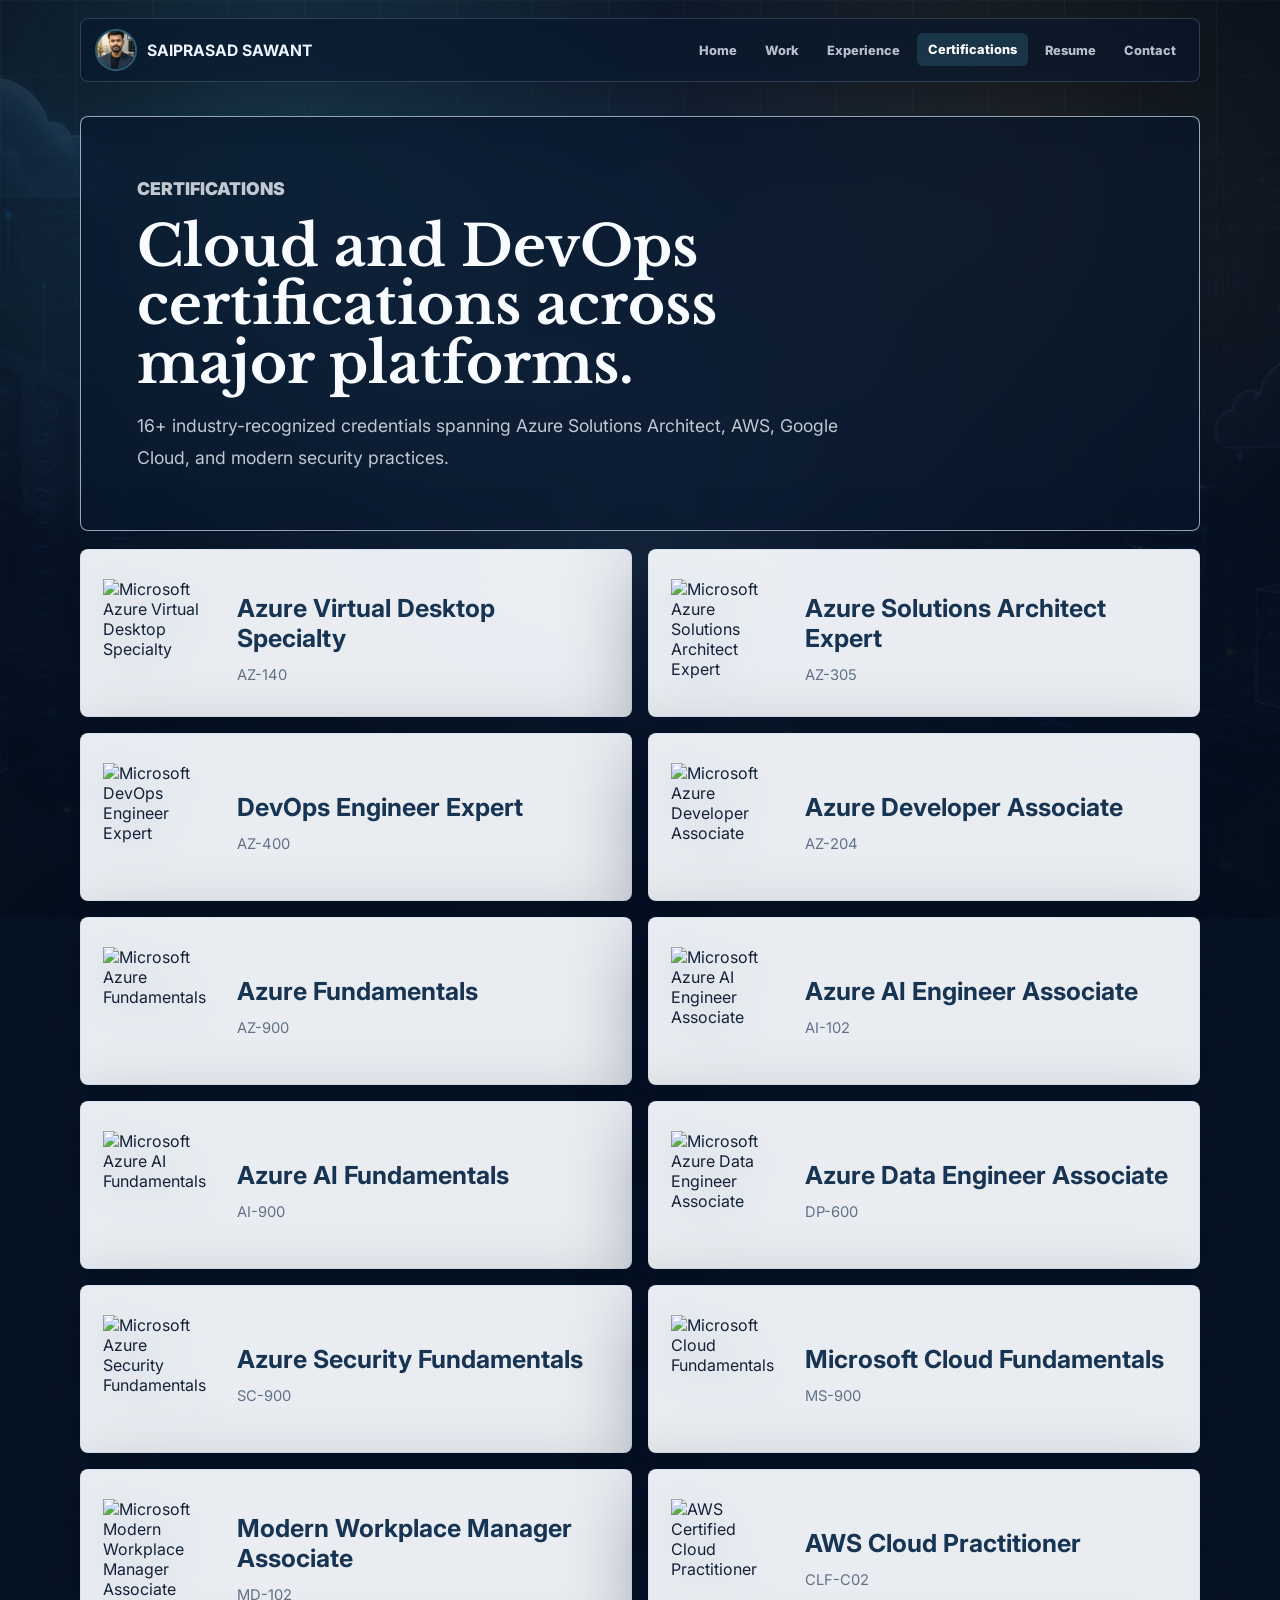
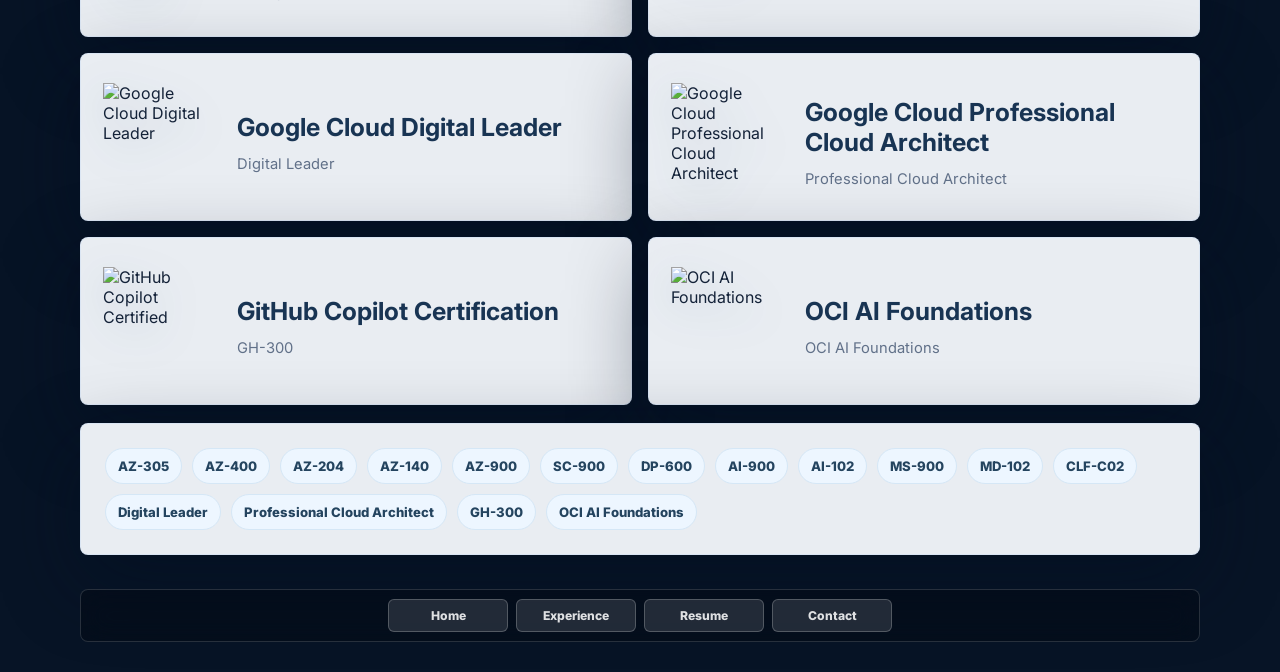
==== commit ae495d16: "Display ONLY actual certifications - AZ-140 first, remove fake certs, remove homepage skill box - AZ" ====
--- a/certifications.html
+++ b/certifications.html
@@ -42,6 +42,13 @@
 
       <section class="badge-grid reveal" aria-label="Certification badges">
         <article class="badge-card">
+          <img src="https://learn.microsoft.com/en-us/media/learn/certification/badges/microsoft-certified-specialty-badge.svg" alt="Microsoft Azure Virtual Desktop Specialty" loading="lazy" />
+          <div>
+            <h2>Azure Virtual Desktop Specialty</h2>
+            <p>AZ-140</p>
+          </div>
+        </article>
+        <article class="badge-card">
           <img src="https://learn.microsoft.com/en-us/media/learn/certification/badges/microsoft-certified-expert-badge.svg" alt="Microsoft Azure Solutions Architect Expert" loading="lazy" />
           <div>
             <h2>Azure Solutions Architect Expert</h2>
@@ -63,17 +70,10 @@
           </div>
         </article>
         <article class="badge-card">
-          <img src="https://learn.microsoft.com/en-us/media/learn/certification/badges/microsoft-certified-associate-badge.svg" alt="Microsoft Azure Administrator Associate" loading="lazy" />
+          <img src="https://learn.microsoft.com/en-us/media/learn/certification/badges/microsoft-certified-fundamentals-badge.svg" alt="Microsoft Azure Fundamentals" loading="lazy" />
           <div>
-            <h2>Azure Administrator Associate</h2>
-            <p>AZ-104</p>
-          </div>
-        </article>
-        <article class="badge-card">
-          <img src="https://learn.microsoft.com/en-us/media/learn/certification/badges/microsoft-certified-associate-badge.svg" alt="Microsoft Azure Data Engineer Associate" loading="lazy" />
-          <div>
-            <h2>Azure Data Engineer Associate</h2>
-            <p>DP-203</p>
+            <h2>Azure Fundamentals</h2>
+            <p>AZ-900</p>
           </div>
         </article>
         <article class="badge-card">
@@ -84,10 +84,31 @@
           </div>
         </article>
         <article class="badge-card">
-          <img src="https://learn.microsoft.com/en-us/media/learn/certification/badges/microsoft-certified-associate-badge.svg" alt="Microsoft Azure Security Engineer Associate" loading="lazy" />
+          <img src="https://learn.microsoft.com/en-us/media/learn/certification/badges/microsoft-certified-fundamentals-badge.svg" alt="Microsoft Azure AI Fundamentals" loading="lazy" />
           <div>
-            <h2>Azure Security Engineer Associate</h2>
-            <p>AZ-500</p>
+            <h2>Azure AI Fundamentals</h2>
+            <p>AI-900</p>
+          </div>
+        </article>
+        <article class="badge-card">
+          <img src="https://learn.microsoft.com/en-us/media/learn/certification/badges/microsoft-certified-associate-badge.svg" alt="Microsoft Azure Data Engineer Associate" loading="lazy" />
+          <div>
+            <h2>Azure Data Engineer Associate</h2>
+            <p>DP-600</p>
+          </div>
+        </article>
+        <article class="badge-card">
+          <img src="https://learn.microsoft.com/en-us/media/learn/certification/badges/microsoft-certified-fundamentals-badge.svg" alt="Microsoft Azure Security Fundamentals" loading="lazy" />
+          <div>
+            <h2>Azure Security Fundamentals</h2>
+            <p>SC-900</p>
+          </div>
+        </article>
+        <article class="badge-card">
+          <img src="https://learn.microsoft.com/en-us/media/learn/certification/badges/microsoft-certified-fundamentals-badge.svg" alt="Microsoft Cloud Fundamentals" loading="lazy" />
+          <div>
+            <h2>Microsoft Cloud Fundamentals</h2>
+            <p>MS-900</p>
           </div>
         </article>
         <article class="badge-card">
@@ -98,31 +119,38 @@
           </div>
         </article>
         <article class="badge-card">
-          <img src="https://d1.awsstatic.com/training-and-certification/certification-badges/AWS-Certified-Solutions-Architect-Professional_badge.3d8817c5a9751f189a59b3fa57beb130474c10a8.png" alt="AWS Certified Solutions Architect Professional" loading="lazy" />
-          <div>
-            <h2>AWS Solutions Architect Professional</h2>
-            <p>SAP-C02</p>
-          </div>
-        </article>
-        <article class="badge-card">
-          <img src="https://d1.awsstatic.com/training-and-certification/certification-badges/AWS-Certified-DevOps-Engineer-Professional_badge.3d8817c5a9751f189a59b3fa57beb130474c10a8.png" alt="AWS Certified DevOps Engineer Professional" loading="lazy" />
-          <div>
-            <h2>AWS DevOps Engineer Professional</h2>
-            <p>DOP-C02</p>
-          </div>
-        </article>
-        <article class="badge-card">
-          <img src="https://images.credly.com/size/680x680/images/4bc21d8b-4afe-4fbc-8e11-a3ce2ec1b878/image.png" alt="AWS Certified Cloud Practitioner" loading="lazy" />
+          <img src="https://d1.awsstatic.com/training-and-certification/certification-badges/AWS-Certified-Cloud-Practitioner_badge.3d8817c5a9751f189a59b3fa57beb130474c10a8.png" alt="AWS Certified Cloud Practitioner" loading="lazy" />
           <div>
             <h2>AWS Cloud Practitioner</h2>
             <p>CLF-C02</p>
           </div>
         </article>
         <article class="badge-card">
+          <img src="https://images.credly.com/size/680x680/images/0e284c3f-5164-4b21-945f-6f4436dd3739/image.png" alt="Google Cloud Digital Leader" loading="lazy" />
+          <div>
+            <h2>Google Cloud Digital Leader</h2>
+            <p>Digital Leader</p>
+          </div>
+        </article>
+        <article class="badge-card">
           <img src="https://images.credly.com/size/680x680/images/9db4c537-e1b4-4d9d-b6fc-7a11da7e1e7b/image.png" alt="Google Cloud Professional Cloud Architect" loading="lazy" />
           <div>
-            <h2>Google Cloud Professional Architect</h2>
-            <p>Cloud Architect</p>
+            <h2>Google Cloud Professional Cloud Architect</h2>
+            <p>Professional Cloud Architect</p>
+          </div>
+        </article>
+        <article class="badge-card">
+          <img src="https://images.credly.com/size/110x110/images/e7ad9878-e110-4d4c-97f5-67fba0a8f13c/image.png" alt="GitHub Copilot Certified" loading="lazy" />
+          <div>
+            <h2>GitHub Copilot Certification</h2>
+            <p>GH-300</p>
+          </div>
+        </article>
+        <article class="badge-card">
+          <img src="https://images.credly.com/size/110x110/images/7f8049db-ea37-4b7a-b06d-f55b76ce3610/image.png" alt="OCI AI Foundations" loading="lazy" />
+          <div>
+            <h2>OCI AI Foundations</h2>
+            <p>OCI AI Foundations</p>
           </div>
         </article>
       </section>
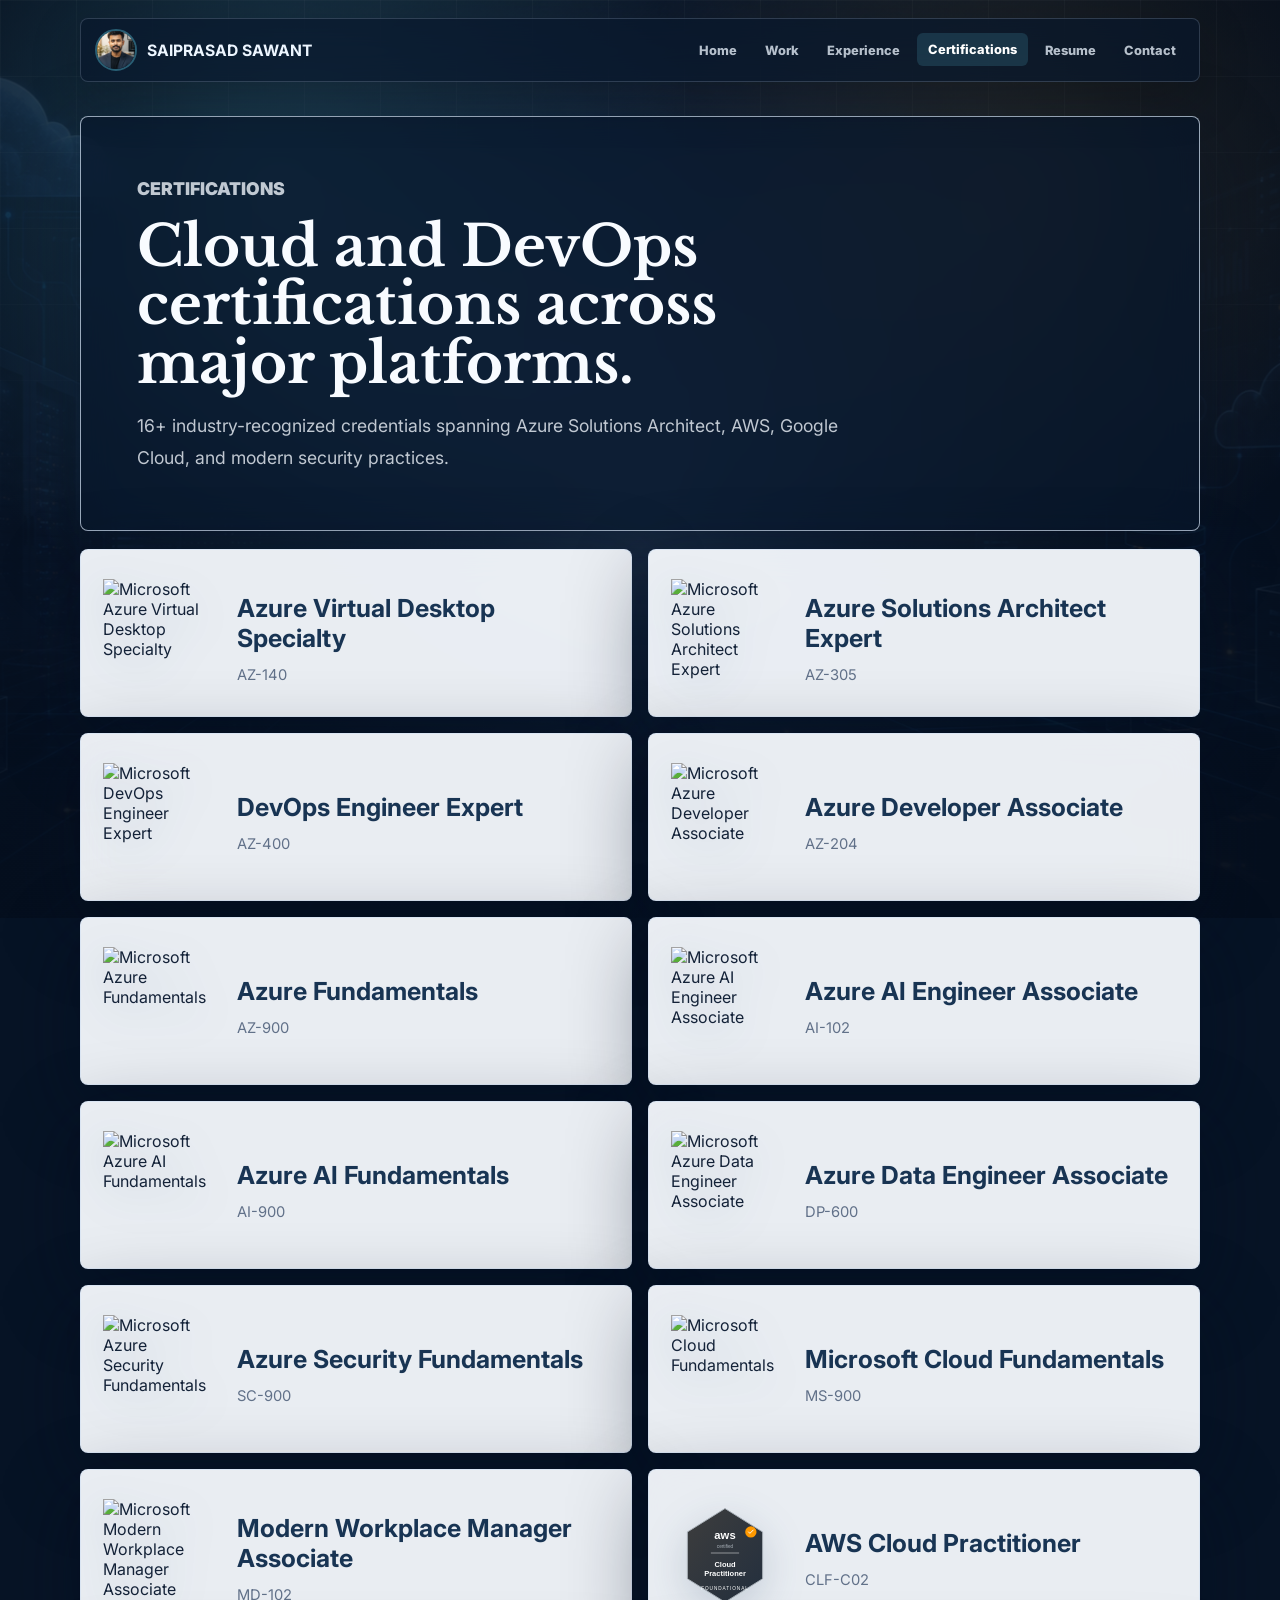
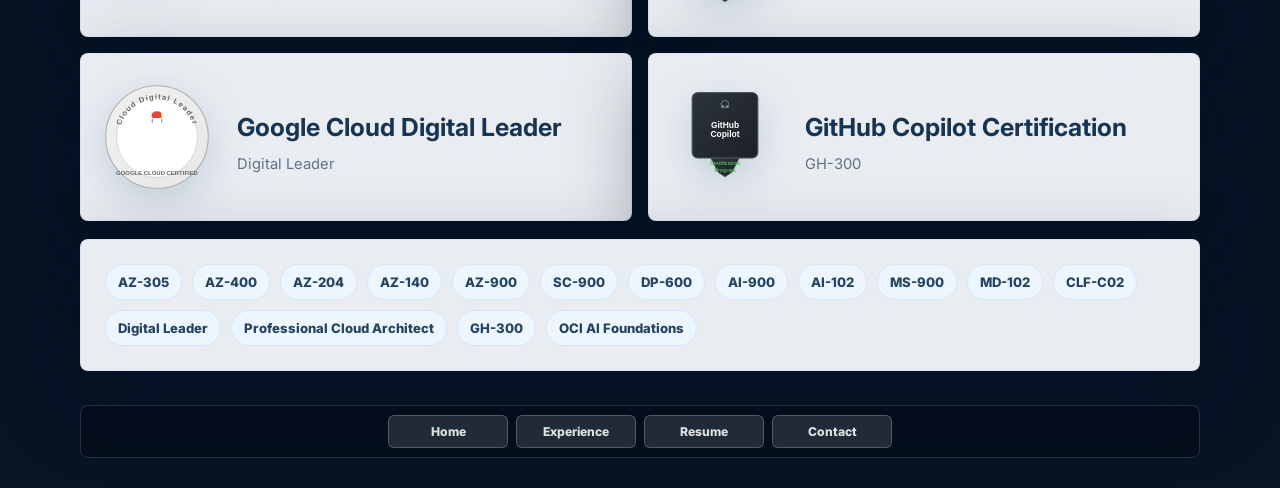
==== commit c8649b23: "Add local AWS, GCP, GitHub badge logos - remove unsupported certifications - Created AWS Cloud Pract" ====
--- a/certifications.html
+++ b/certifications.html
@@ -42,7 +42,7 @@
 
       <section class="badge-grid reveal" aria-label="Certification badges">
         <article class="badge-card">
-          <img src="https://learn.microsoft.com/en-us/media/learn/certification/badges/microsoft-certified-specialty-badge.svg" alt="Microsoft Azure Virtual Desktop Specialty" loading="lazy" />
+          <img src="assets/badges/microsoft-certified-specialty-badge.svg" alt="Microsoft Azure Virtual Desktop Specialty" loading="lazy" />
           <div>
             <h2>Azure Virtual Desktop Specialty</h2>
             <p>AZ-140</p>
@@ -119,38 +119,24 @@
           </div>
         </article>
         <article class="badge-card">
-          <img src="https://d1.awsstatic.com/training-and-certification/certification-badges/AWS-Certified-Cloud-Practitioner_badge.3d8817c5a9751f189a59b3fa57beb130474c10a8.png" alt="AWS Certified Cloud Practitioner" loading="lazy" />
+          <img src="assets/badges/aws-cloud-practitioner.svg" alt="AWS Certified Cloud Practitioner" loading="lazy" />
           <div>
             <h2>AWS Cloud Practitioner</h2>
             <p>CLF-C02</p>
           </div>
         </article>
         <article class="badge-card">
-          <img src="https://images.credly.com/size/680x680/images/0e284c3f-5164-4b21-945f-6f4436dd3739/image.png" alt="Google Cloud Digital Leader" loading="lazy" />
+          <img src="assets/badges/gcp-digital-leader.svg" alt="Google Cloud Digital Leader" loading="lazy" />
           <div>
             <h2>Google Cloud Digital Leader</h2>
             <p>Digital Leader</p>
           </div>
         </article>
         <article class="badge-card">
-          <img src="https://images.credly.com/size/680x680/images/9db4c537-e1b4-4d9d-b6fc-7a11da7e1e7b/image.png" alt="Google Cloud Professional Cloud Architect" loading="lazy" />
-          <div>
-            <h2>Google Cloud Professional Cloud Architect</h2>
-            <p>Professional Cloud Architect</p>
-          </div>
-        </article>
-        <article class="badge-card">
-          <img src="https://images.credly.com/size/110x110/images/e7ad9878-e110-4d4c-97f5-67fba0a8f13c/image.png" alt="GitHub Copilot Certified" loading="lazy" />
+          <img src="assets/badges/github-copilot.svg" alt="GitHub Copilot Certification" loading="lazy" />
           <div>
             <h2>GitHub Copilot Certification</h2>
             <p>GH-300</p>
-          </div>
-        </article>
-        <article class="badge-card">
-          <img src="https://images.credly.com/size/110x110/images/7f8049db-ea37-4b7a-b06d-f55b76ce3610/image.png" alt="OCI AI Foundations" loading="lazy" />
-          <div>
-            <h2>OCI AI Foundations</h2>
-            <p>OCI AI Foundations</p>
           </div>
         </article>
       </section>
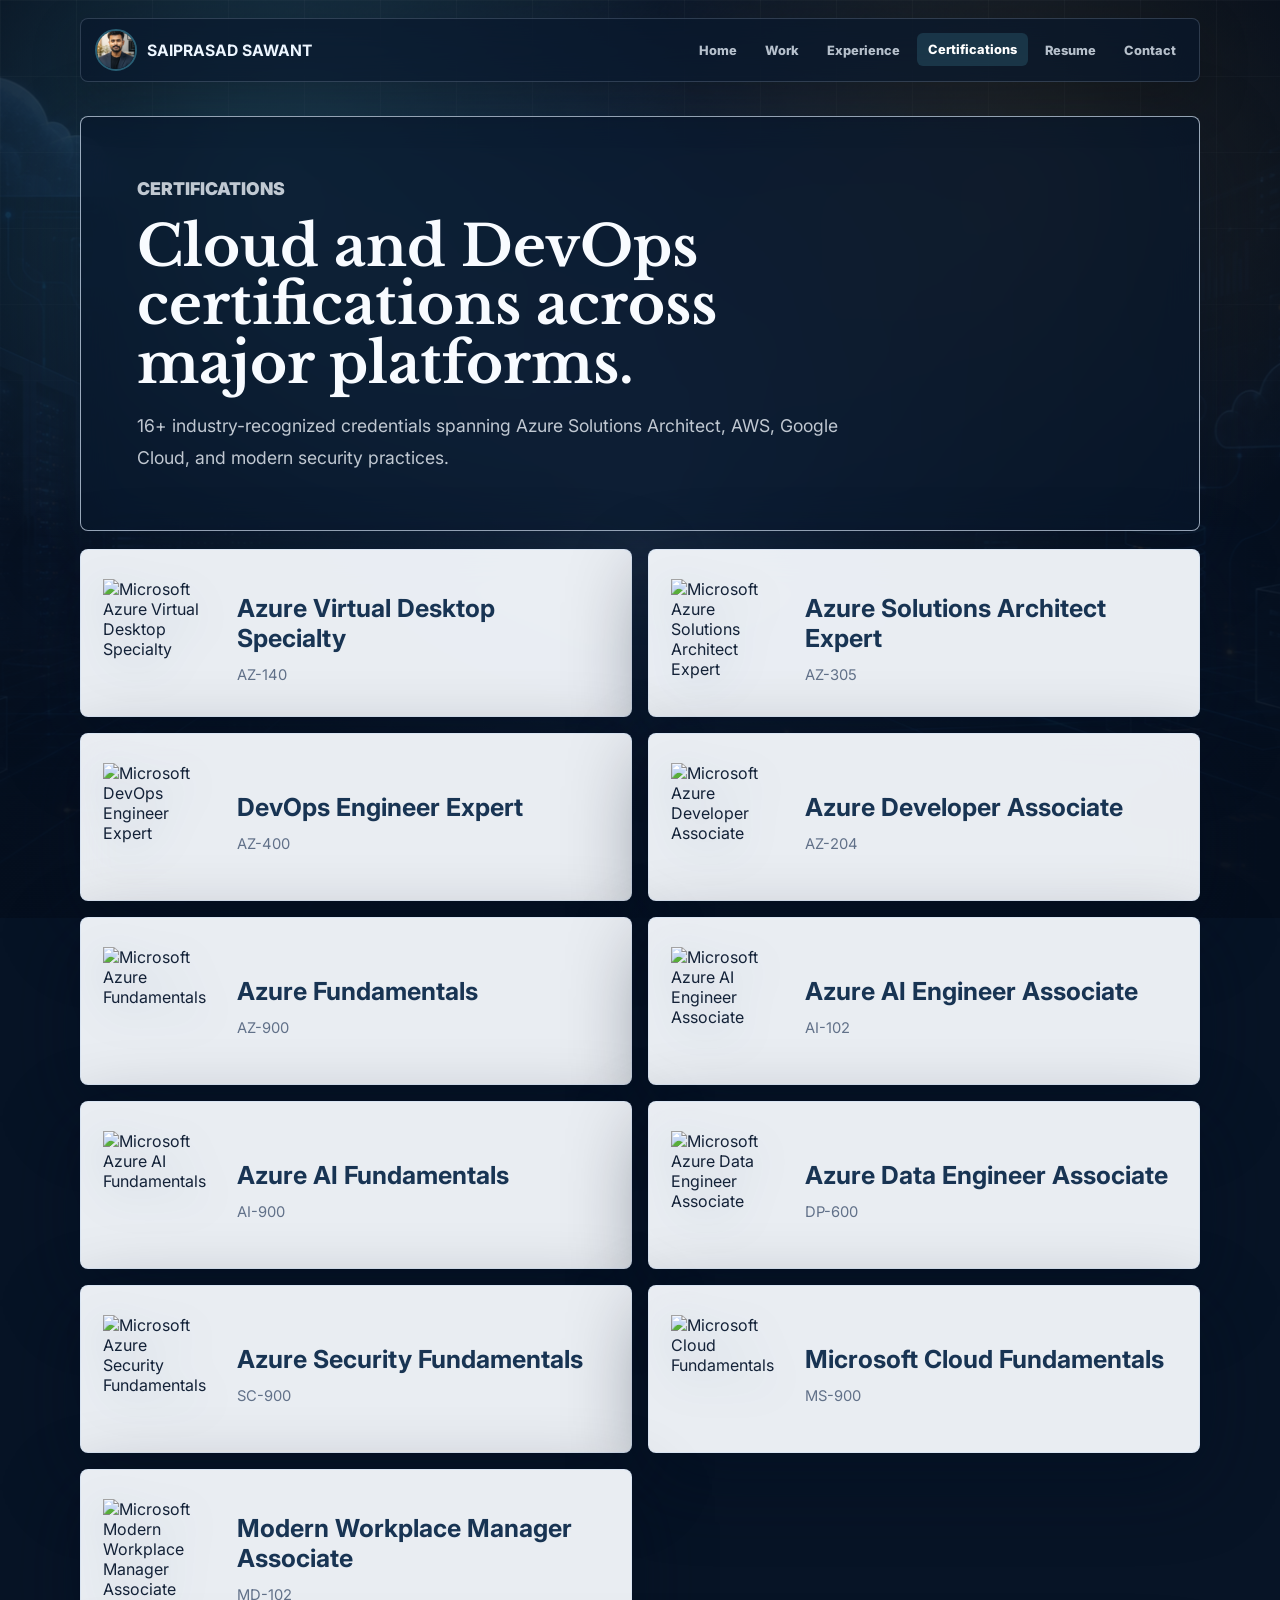
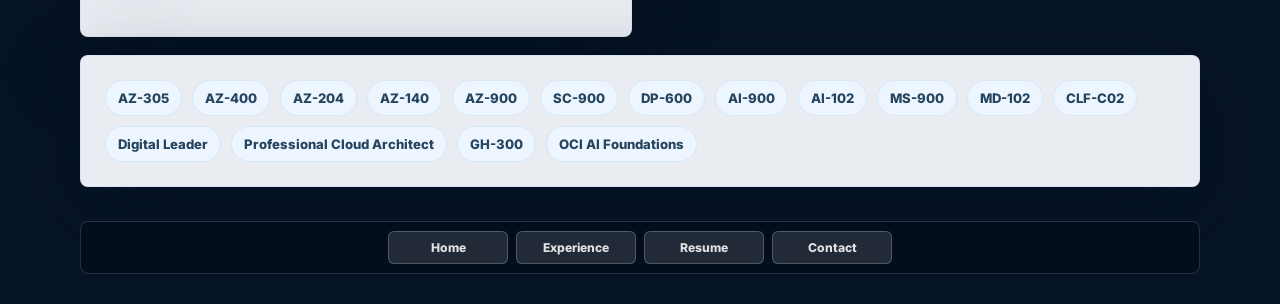
==== commit 616c2abd: "Update certifications.html" ====
--- a/certifications.html
+++ b/certifications.html
@@ -118,27 +118,6 @@
             <p>MD-102</p>
           </div>
         </article>
-        <article class="badge-card">
-          <img src="assets/badges/aws-cloud-practitioner.svg" alt="AWS Certified Cloud Practitioner" loading="lazy" />
-          <div>
-            <h2>AWS Cloud Practitioner</h2>
-            <p>CLF-C02</p>
-          </div>
-        </article>
-        <article class="badge-card">
-          <img src="assets/badges/gcp-digital-leader.svg" alt="Google Cloud Digital Leader" loading="lazy" />
-          <div>
-            <h2>Google Cloud Digital Leader</h2>
-            <p>Digital Leader</p>
-          </div>
-        </article>
-        <article class="badge-card">
-          <img src="assets/badges/github-copilot.svg" alt="GitHub Copilot Certification" loading="lazy" />
-          <div>
-            <h2>GitHub Copilot Certification</h2>
-            <p>GH-300</p>
-          </div>
-        </article>
       </section>
 
       <section class="credential-wall reveal" aria-label="Certification codes">
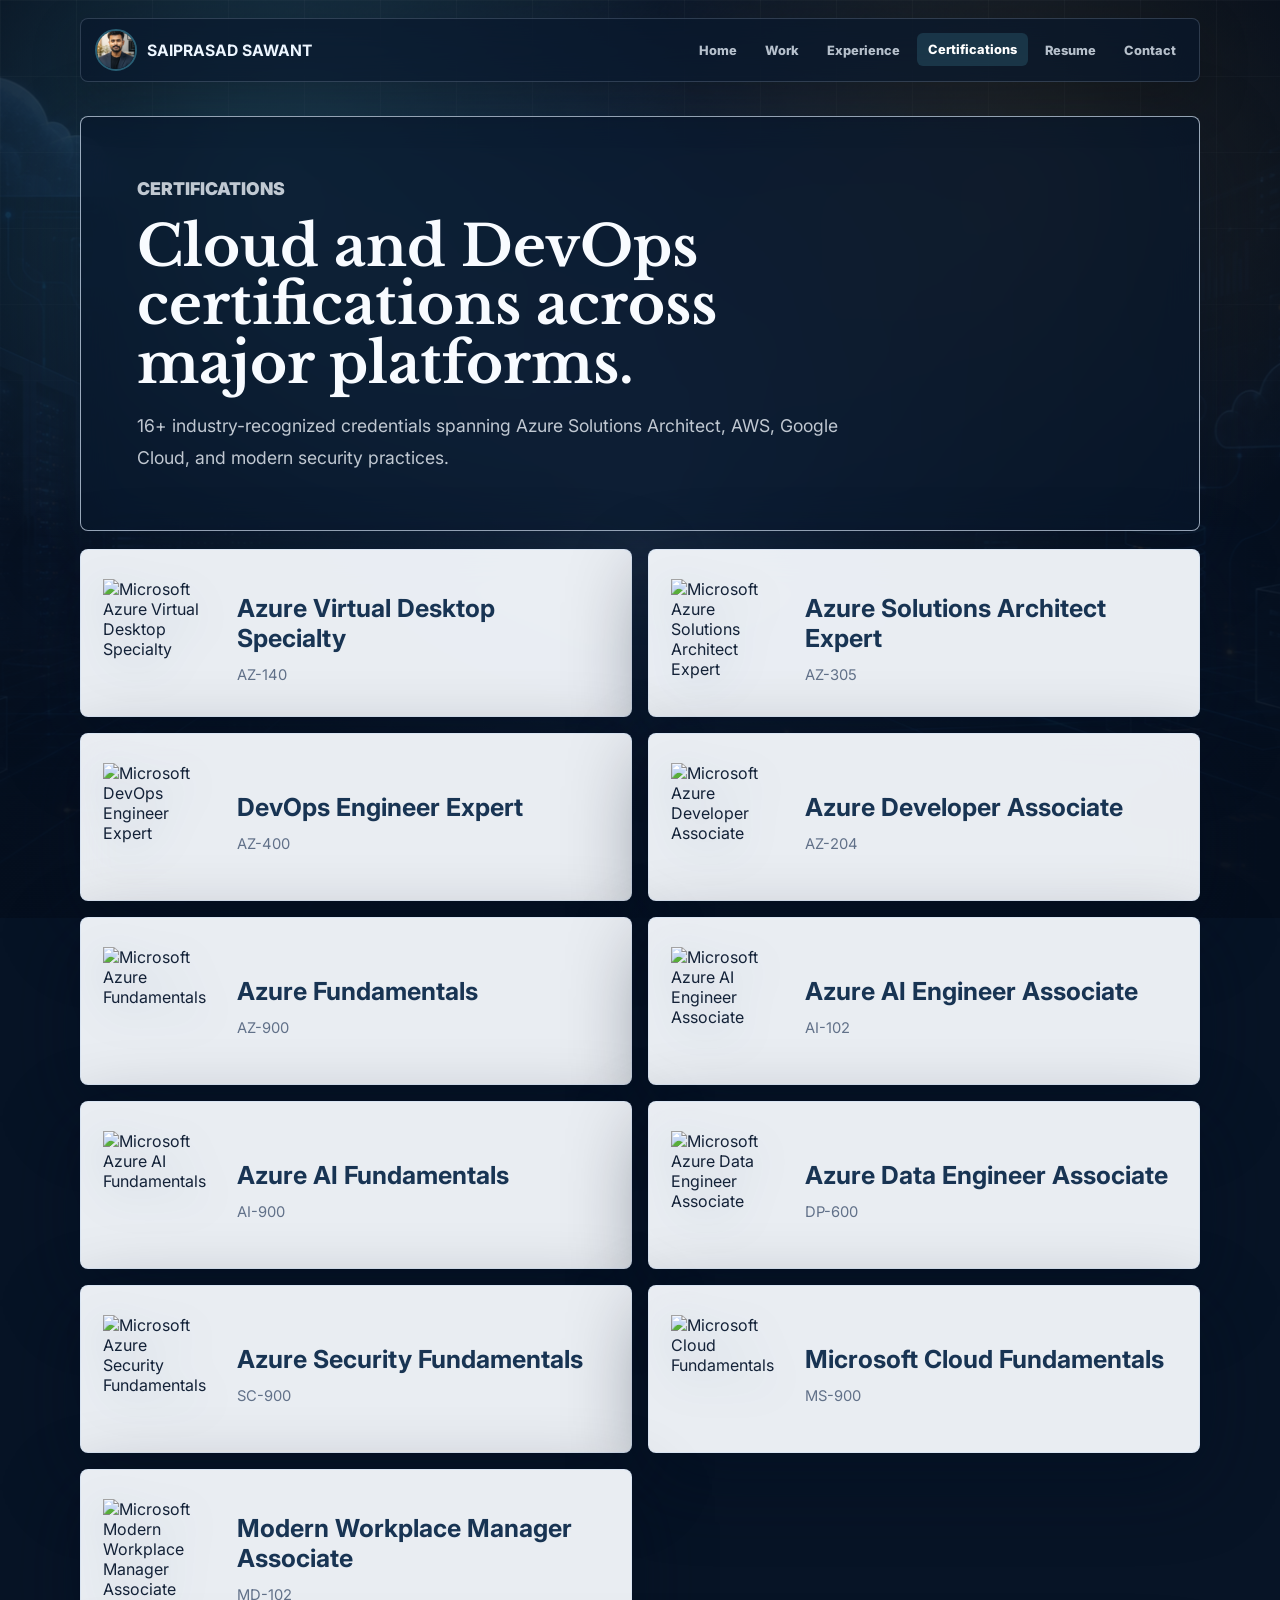
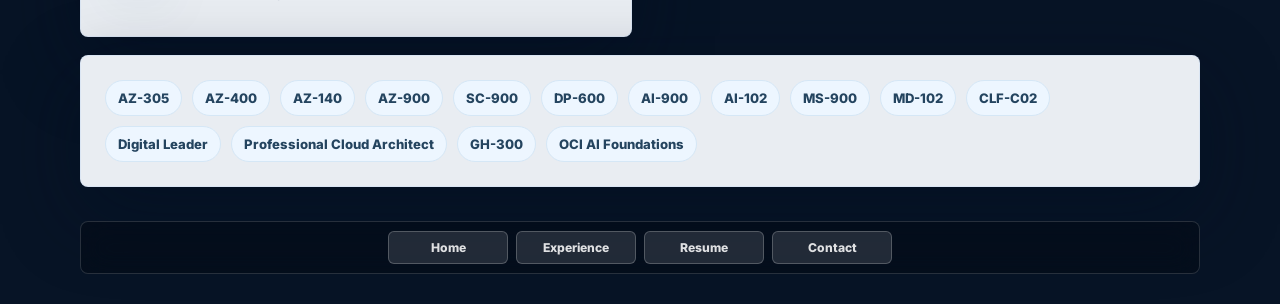
==== commit dad9e90f: "Update certifications.html" ====
--- a/certifications.html
+++ b/certifications.html
@@ -123,7 +123,6 @@
       <section class="credential-wall reveal" aria-label="Certification codes">
         <span>AZ-305</span>
         <span>AZ-400</span>
-        <span>AZ-204</span>
         <span>AZ-140</span>
         <span>AZ-900</span>
         <span>SC-900</span>
